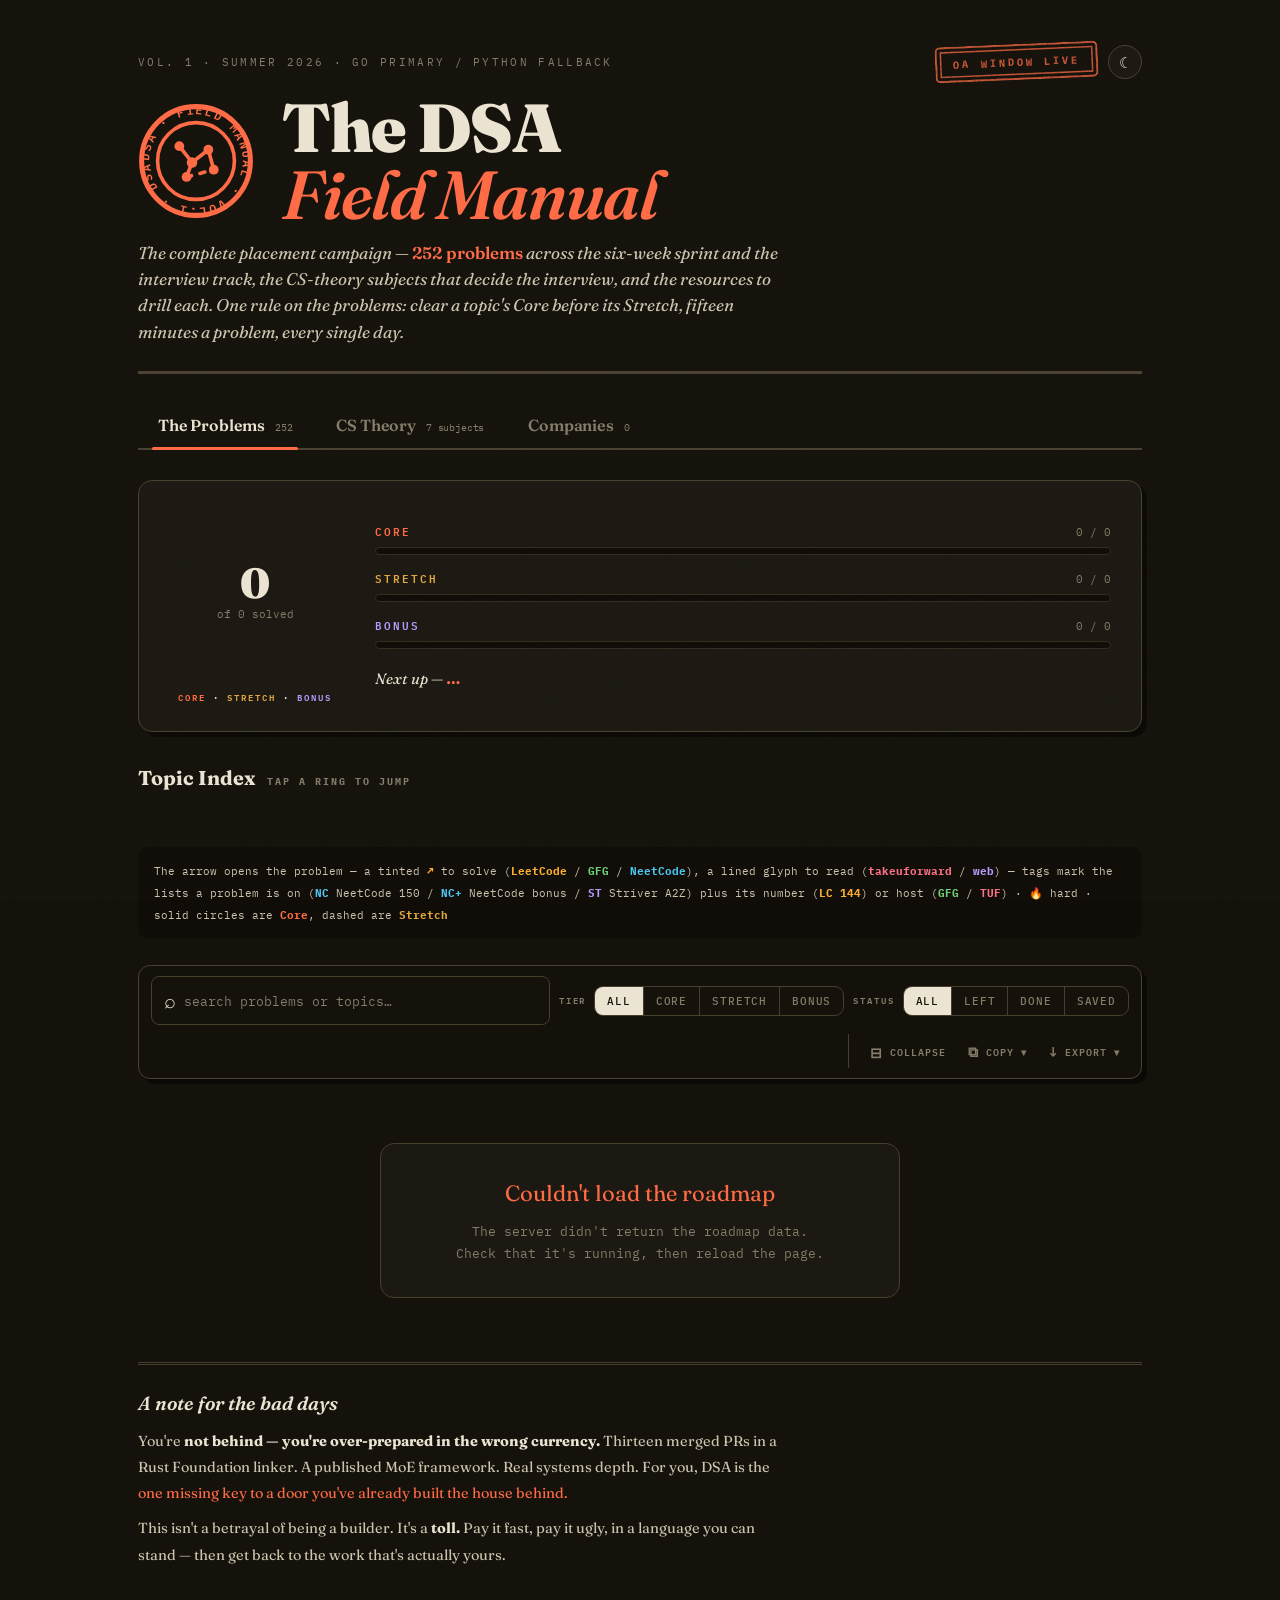
==== static/index.html @ 188d4ab9 "themes: default to dark + add high-contrast dark mode (3-way toggle) default theme is now dark (was " ====
<!DOCTYPE html>
<html lang="en">
<head>
<meta charset="UTF-8">
<meta name="viewport" content="width=device-width, initial-scale=1.0">
<title>The DSA Field Manual</title>
<link rel="icon" type="image/svg+xml" href="favicon.svg">
<link rel="preconnect" href="https://fonts.googleapis.com">
<link href="https://fonts.googleapis.com/css2?family=Fraunces:ital,opsz,wght@0,9..144,300;0,9..144,400;0,9..144,500;0,9..144,600;0,9..144,700;0,9..144,900;1,9..144,400;1,9..144,600&family=IBM+Plex+Mono:ital,wght@0,300;0,400;0,500;0,600;1,400&display=swap" rel="stylesheet">
<link rel="stylesheet" href="styles.css">
</head>
<body>
<div class="wrap">

<header class="masthead">
  <div class="kicker">
    <span>Vol. 1 · Summer 2026 · Go primary / Python fallback</span>
    <span style="display:inline-flex;align-items:center;gap:10px">
      <span class="stamp" id="tmStamp">T–… TO OA WINDOW</span>
      <button class="modebtn" id="modeBtn" title="cycle theme: dark · high-contrast · light" aria-label="cycle theme">☾</button>
    </span>
  </div>
  <div class="brandrow">
    <svg class="seal" viewBox="0 0 32 32" aria-hidden="true">
      <circle cx="16" cy="16" r="15" fill="none" stroke="currentColor" stroke-width="1.4"/>
      <circle cx="16" cy="16" r="10.6" fill="none" stroke="currentColor" stroke-width="1"/>
      <path id="sealring" d="M16 16 m -12.8 0 a 12.8 12.8 0 1 1 25.6 0 a 12.8 12.8 0 1 1 -25.6 0" fill="none"/>
      <text font-family="'IBM Plex Mono',monospace" font-weight="600" font-size="3.25" letter-spacing="0.55" fill="currentColor"><textPath href="#sealring" startOffset="0">DSA · FIELD MANUAL · VOL.1 · DSA · FIELD MANUAL · VOL.1 · </textPath></text>
      <g transform="translate(16 16) scale(0.5) translate(-16.2 -17.2)">
        <g fill="none" stroke="currentColor" stroke-width="2" stroke-linecap="round" stroke-linejoin="round">
          <path d="M7 9 L14 18 L11 26 M14 18 L23 11 L26 22"/>
          <path d="M11 26 L26 22" stroke-dasharray="2.8 4.8"/>
        </g>
        <g fill="currentColor"><circle cx="7" cy="9" r="2.7"/><circle cx="14" cy="18" r="2.9"/>
          <circle cx="11" cy="26" r="2.7"/><circle cx="23" cy="11" r="2.7"/><circle cx="26" cy="22" r="2.7"/></g>
      </g>
    </svg>
    <h1>The DSA<br><span class="it">Field Manual</span></h1>
  </div>
  <p class="dek">The complete placement campaign — <b id="dekCount">252 problems</b> across the six-week sprint and the interview track, the CS-theory subjects that decide the interview, and the resources to drill each. One rule on the problems: clear a topic's Core before its Stretch, fifteen minutes a problem, every single day.</p>
</header>

<nav class="tabs">
  <button class="tab on" data-view="probs">The Problems <span class="tcount" id="tabCount">252</span></button>
  <button class="tab" data-view="theory">CS Theory <span class="tcount">7 subjects</span></button>
  <button class="tab" data-view="companies">Companies <span class="tcount" id="cmpCount">0</span></button>
</nav>

<div class="view on" id="view-probs">
<section class="band">
  <div class="ringcol">
  <div class="bigring">
    <svg width="172" height="172" viewBox="0 0 172 172">
      <g id="ringSegs"></g>
    </svg>
    <div class="br-center">
      <div class="br-num" id="brNum">0</div>
      <div class="br-den" id="brDen">of 0 solved</div>
    </div>
  </div>
  <div class="br-legend"><span style="color:var(--verm)">CORE</span> · <span style="color:var(--amber)">STRETCH</span> · <span style="color:var(--web)">BONUS</span></div>
  </div>
  <div class="band-right">
    <div class="meters">
      <div class="meter m-core"><div class="m-top"><span class="m-name">Core</span><span class="m-val" id="mCore">0 / 0</span></div><div class="m-track"><div class="m-fill" id="fCore" style="width:0%"></div></div></div>
      <div class="meter m-stretch"><div class="m-top"><span class="m-name">Stretch</span><span class="m-val" id="mStr">0 / 0</span></div><div class="m-track"><div class="m-fill" id="fStr" style="width:0%"></div></div></div>
      <div class="meter m-bonus"><div class="m-top"><span class="m-name">Bonus</span><span class="m-val" id="mBon">0 / 0</span></div><div class="m-track"><div class="m-fill" id="fBon" style="width:0%"></div></div></div>
    </div>
    <div class="band-foot">
      <span class="tchip">Next up — <b id="nextUp">…</b></span>
      <span class="tchip" id="paceChip"></span>
      <span class="tchip" id="streakChip"></span>
    </div>
  </div>
</section>

<div class="idx-title">Topic Index <small>tap a ring to jump</small></div>
<nav class="idx" id="idx"></nav>

<div class="legend">
  The arrow opens the problem — a tinted <b style="color:var(--lc)">↗</b> to solve (<b style="color:var(--lc)">LeetCode</b> / <b style="color:var(--gfg)">GFG</b> / <b style="color:var(--ncs)">NeetCode</b>), a lined glyph to read (<b style="color:var(--tuf)">takeuforward</b> / <b style="color:var(--web)">web</b>) —
  tags mark the lists a problem is on (<b style="color:var(--ncs)">NC</b> NeetCode 150 / <b style="color:var(--ncs)">NC+</b> NeetCode bonus / <b style="color:var(--web)">ST</b> Striver A2Z) plus its number (<b style="color:var(--lc)">LC 144</b>) or host (<b style="color:var(--gfg)">GFG</b> / <b style="color:var(--tuf)">TUF</b>) · 🔥 hard · solid circles are <b style="color:var(--verm)">Core</b>, dashed are <b style="color:var(--amber)">Stretch</b>
</div>

<div class="toolbar">
  <div class="search">⌕<input id="q" type="text" placeholder="search problems or topics…"><button id="qClear" class="qclear" aria-label="clear search">✕</button></div>
  <div class="ctl"><span class="ctl-lab">Tier</span>
    <div class="seg" id="tierChips">
      <button class="chip on" data-tier="all">All</button>
      <button class="chip c-verm" data-tier="core">Core</button>
      <button class="chip c-amber" data-tier="stretch">Stretch</button>
      <button class="chip c-web" data-tier="bonus">Bonus</button>
    </div>
  </div>
  <div class="ctl"><span class="ctl-lab">Status</span>
    <div class="seg" id="statusChips">
      <button class="chip on" data-st="all">All</button>
      <button class="chip" data-st="todo">Left</button>
      <button class="chip" data-st="done">Done</button>
      <button class="chip" data-st="saved">Saved</button>
    </div>
  </div>
  <div class="acts">
    <button class="act" id="toggleAll" title="collapse / expand all chapters"><span class="ic">⊟</span> Collapse</button>
    <details class="menu" name="xpt"><summary class="act" title="copy as markdown"><span class="ic">⧉</span> Copy ▾</summary><div class="menu-pop">
      <button data-act="copy" data-scope="view">This view</button>
      <button data-act="copy" data-scope="all">Everything</button>
    </div></details>
    <details class="menu" name="xpt"><summary class="act" title="download as .md"><span class="ic">↓</span> Export ▾</summary><div class="menu-pop">
      <button data-act="export" data-scope="view">This view</button>
      <button data-act="export" data-scope="all">Everything</button>
    </div></details>
  </div>
</div>

<div id="chapters"></div>

<div class="footnote">
  <h3>A note for the bad days</h3>
  <p>You're <strong>not behind — you're over-prepared in the wrong currency.</strong> Thirteen merged PRs in a Rust Foundation linker. A published MoE framework. Real systems depth. For you, DSA is the <span class="v">one missing key to a door you've already built the house behind.</span></p>
  <p>This isn't a betrayal of being a builder. It's a <strong>toll.</strong> Pay it fast, pay it ugly, in a language you can stand — then get back to the work that's actually yours.</p>
</div>
</div><!-- /view-probs -->

<div class="view" id="view-theory">
  <p class="th-intro"><strong>DSA gets you past the OA. CS fundamentals get you through the interview.</strong> OAs are ~90% DSA plus a few MCQs; these subjects decide the <span class="v">technical rounds after</span>. So this is a <strong>second-phase priority</strong> — heavy from Jul 13 onward, not competing with the sprint now. The only fundamentals to touch before then are the OOP/LLD day already in Sprint 2.</p>
  <div class="th-callout"><b>Tiers:</b> &nbsp;<b style="color:var(--verm)">CORE</b> asked in almost every interview regardless of role — non-negotiable. &nbsp;·&nbsp; <b style="color:var(--lld)">ROLE</b> matters specifically for ML/AI or systems/AppSec — your differentiation. &nbsp;·&nbsp; <span style="color:var(--faint);font-weight:700">THIN</span> occasional MCQs — know headlines, don't go deep.</div>
  <div class="acts" style="margin:0 0 24px;border-left:none;padding-left:0">
    <details class="menu" name="xpt"><summary class="act" title="copy as markdown"><span class="ic">⧉</span> Copy ▾</summary><div class="menu-pop">
      <button data-act="copy" data-scope="view">This view</button>
      <button data-act="copy" data-scope="all">Everything</button>
    </div></details>
    <details class="menu" name="xpt"><summary class="act" title="download as .md"><span class="ic">↓</span> Export ▾</summary><div class="menu-pop">
      <button data-act="export" data-scope="view">This view</button>
      <button data-act="export" data-scope="all">Everything</button>
    </div></details>
  </div>
  <details class="subj" open>
  <summary>
    <span class="subj-rank">1</span>
    <div class="subj-mid"><div class="subj-name">OOP &amp; Design</div><div class="subj-tag">Highest frequency · lowest effort · asked everywhere</div></div>
    <span class="tierpill tp-core">CORE</span>
    <span class="subj-chev">&#9662;</span>
  </summary>
  <div class="subj-body"><div class="blk"><div class="blk-h core">Core — must own</div><ul><li>The four pillars — <b>encapsulation, abstraction, inheritance, polymorphism</b> — each with a real code example, not a textbook definition.</li><li><b>Composition vs inheritance</b>, and why "favor composition." <i>You live this in Go, which has no inheritance — a strong honest answer.</i></li><li><b>SOLID</b> — each principle with a one-line "what breaks if you violate it."</li><li>Abstract class vs interface; when to use each.</li><li>Static vs dynamic (runtime) polymorphism; overloading vs overriding.</li></ul></div><div class="blk"><div class="blk-h core">Core design patterns — the 6 that get asked</div><ul><li><b>Singleton</b> (and why it's often an anti-pattern — good senior signal).</li><li><b>Factory / Factory Method.</b></li><li><b>Observer.</b>  ·  <b>Strategy.</b>  ·  <b>Decorator.</b>  ·  <b>Adapter.</b></li></ul></div><div class="blk"><div class="blk-h role">Role — ML / systems</div><ul><li>How OOP maps to Go's composition + interfaces (defend Go's lack of inheritance — easy win).</li><li>Dependency injection in practice.</li></ul></div><div class="blk"><div class="blk-h thin">Thin</div><ul><li>Remaining GoF patterns — recognize the names, don't memorize.</li></ul></div><div class="blk movebox"><div class="blk-h move">Prep move</div><ul><li>Already a line item in DSA Sprint 2. One focused day. Resource: refactoring.guru for patterns.</li></ul></div><div class="blk"><div class="blk-h res">Resources — ★ = start here</div><div class="reslist"><a class="resitem primary" href="https://github.com/ashishps1/awesome-low-level-design" target="_blank" rel="noopener"><span class="r-top"><span class="r-star">★</span><span class="r-name">AlgoMaster LLD · ashishps1/awesome-low-level-design</span><span class="r-arrow">↗</span></span><span class="r-note">The single best free LLD/OOP repo — pillars, SOLID, patterns, UML, machine-coding problems with code</span></a><a class="resitem" href="https://refactoring.guru/design-patterns" target="_blank" rel="noopener"><span class="r-top"><span class="r-name">Refactoring.guru — Design Patterns</span><span class="r-arrow">↗</span></span><span class="r-note">The clearest pattern explanations anywhere; read the 6 core ones, skim the rest</span></a><a class="resitem" href="https://www.youtube.com/results?search_query=love+babbar+oops+one+shot" target="_blank" rel="noopener"><span class="r-top"><span class="r-name">Love Babbar OOP one-shot (YouTube)</span><span class="r-arrow">↗</span></span><span class="r-note">Single-video pillars refresher in Hindi/Hinglish; good for a fast pass</span></a><a class="resitem" href="https://github.com/kumaransg/LLD" target="_blank" rel="noopener"><span class="r-top"><span class="r-name">kumaransg/LLD — machine-coding problems</span><span class="r-arrow">↗</span></span><span class="r-note">Practice the 90-min machine-coding round (Flipkart/Navi style) if product startups are in your list</span></a></div></div></div>
</details><details class="subj">
  <summary>
    <span class="subj-rank">2</span>
    <div class="subj-mid"><div class="subj-name">DBMS</div><div class="subj-tag">Double-counts — OA MCQs/SQL + interview concepts · for ML this beats networking</div></div>
    <span class="tierpill tp-core">CORE</span>
    <span class="subj-chev">&#9662;</span>
  </summary>
  <div class="subj-body"><div class="blk"><div class="blk-h core">Core — must own</div><ul><li><b>Normalization</b> — 1NF→BCNF, and actually normalize a given table, not recite. The single most-asked DBMS topic. Trade-off: normalize for integrity, denormalize for read speed.</li><li><b>SQL fluency</b> — joins (inner/outer/self), GROUP BY + HAVING, subqueries, window functions, RANK/DENSE_RANK/ROW_NUMBER. <i>Drillable like DSA — practice on LeetCode SQL / HackerRank.</i></li><li><b>Indexing</b> — B-tree vs hash, clustered vs non-clustered, why an index speeds reads &amp; slows writes, when it's useless (low cardinality, leading-wildcard LIKE).</li><li><b>Transactions &amp; ACID</b> — each letter with a concrete failure it prevents.</li><li><b>Isolation levels</b> — read-uncommitted → serializable, and the anomalies each allows (dirty / non-repeatable / phantom reads).</li><li><b>Joins under the hood</b> — nested-loop vs hash vs merge join.</li><li><b>ER modeling</b> — entities, relationships, cardinality; word problem → schema.</li></ul></div><div class="blk"><div class="blk-h role">Role — ML track</div><ul><li>SQL vs NoSQL trade-offs; when document / columnar / key-value wins.</li><li>OLAP vs OLTP, warehouse vs lake (ML data pipelines).</li><li>CAP theorem — pick-two framing and why it's a simplification.</li></ul></div><div class="blk"><div class="blk-h thin">Thin</div><ul><li>Relational algebra notation; deep query-optimizer internals.</li></ul></div><div class="blk movebox"><div class="blk-h move">Prep move</div><ul><li>SQL = mini-DSA drill. Normalization + transactions + indexing = the conceptual core. ~3–4 focused days.</li></ul></div><div class="blk"><div class="blk-h res">Resources — ★ = start here</div><div class="reslist"><a class="resitem primary" href="https://www.youtube.com/results?search_query=love+babbar+dbms+one+shot+placement" target="_blank" rel="noopener"><span class="r-top"><span class="r-star">★</span><span class="r-name">Love Babbar — Complete DBMS one-shot (CodeHelp)</span><span class="r-arrow">↗</span></span><span class="r-note">Placement-tuned single video w/ notes — architecture → normalization → transactions → sharding</span></a><a class="resitem primary" href="https://leetcode.com/studyplan/top-sql-50/" target="_blank" rel="noopener"><span class="r-top"><span class="r-star">★</span><span class="r-name">LeetCode SQL 50 / Database study plan</span><span class="r-arrow">↗</span></span><span class="r-note">Drill SQL like DSA — joins, windows, aggregates; the OA-relevant half</span></a><a class="resitem" href="https://www.youtube.com/playlist?list=PLxCzCOWd7aiFAN6I8CuViBuCdJgiOkT2Y" target="_blank" rel="noopener"><span class="r-top"><span class="r-name">Gate Smashers — DBMS playlist</span><span class="r-arrow">↗</span></span><span class="r-note">Deepest free conceptual coverage; use for normalization + isolation levels + indexing</span></a><a class="resitem" href="https://www.hackerrank.com/domains/sql" target="_blank" rel="noopener"><span class="r-top"><span class="r-name">HackerRank SQL track</span><span class="r-arrow">↗</span></span><span class="r-note">Alternative SQL drilling ground with a gentle ramp</span></a></div></div></div>
</details><details class="subj">
  <summary>
    <span class="subj-rank">3</span>
    <div class="subj-mid"><div class="subj-name">Operating Systems</div><div class="subj-tag">Universal · ROLE-heavy for systems/AppSec · you have a Silberschatz base</div></div>
    <span class="tierpill tp-core">CORE</span>
    <span class="subj-chev">&#9662;</span>
  </summary>
  <div class="subj-body"><div class="blk"><div class="blk-h core">Core — must own</div><ul><li><b>Process vs thread</b> — address space, what's shared, context-switch cost. The most-asked OS question, period.</li><li><b>Concurrency &amp; synchronization</b> — race conditions, critical section, mutex vs semaphore, monitors. Spot a race in code.</li><li><b>Deadlock</b> — four Coffman conditions, prevention vs avoidance vs detection, Banker's algorithm conceptually.</li><li><b>CPU scheduling</b> — FCFS, SJF, Round Robin, priority, MLFQ; compute avg waiting/turnaround on a workload (common numeric).</li><li><b>Memory management</b> — paging, segmentation, virtual memory, page faults, TLB.</li><li><b>Page replacement</b> — FIFO, LRU, Optimal; Belady's anomaly. Often "how many page faults for this reference string?"</li><li><b>Classic problems</b> — producer-consumer, readers-writers, dining philosophers.</li></ul></div><div class="blk"><div class="blk-h role">Role — systems / AppSec</div><ul><li>System calls, user vs kernel mode, mode switch vs context switch.</li><li><b>Process memory layout</b> (stack/heap/data/text) — directly relevant to your security / CTF / exploitation work.</li><li>File systems — inodes, path resolution (your Linux depth helps).</li><li>fork / exec / wait, zombie &amp; orphan processes, copy-on-write.</li></ul></div><div class="blk"><div class="blk-h thin">Thin</div><ul><li>Disk scheduling (SCAN / C-SCAN) — names only; RAID levels.</li></ul></div><div class="blk movebox"><div class="blk-h move">Prep move</div><ul><li>You have a real base. Refresh scheduling + page-replacement numerics (free points), make concurrency explanations crisp. ~3 days.</li></ul></div><div class="blk"><div class="blk-h res">Resources — ★ = start here</div><div class="reslist"><a class="resitem primary" href="https://www.youtube.com/playlist?list=PLxCzCOWd7aiGz9donHRrE9I3Mwn6XdP8p" target="_blank" rel="noopener"><span class="r-top"><span class="r-star">★</span><span class="r-name">Gate Smashers — OS playlist</span><span class="r-arrow">↗</span></span><span class="r-note">Best free OS coverage for interviews; scheduling + deadlock + paging numerics are gold</span></a><a class="resitem" href="https://pages.cs.wisc.edu/~remzi/OSTEP/" target="_blank" rel="noopener"><span class="r-top"><span class="r-name">OSTEP — Operating Systems: Three Easy Pieces (free book)</span><span class="r-arrow">↗</span></span><span class="r-note">The best OS book, free online; you have Silberschatz base, dip here for depth on concurrency/VM</span></a><a class="resitem" href="https://www.youtube.com/results?search_query=love+babbar+operating+system+one+shot" target="_blank" rel="noopener"><span class="r-top"><span class="r-name">Love Babbar OS one-shot</span><span class="r-arrow">↗</span></span><span class="r-note">Fast pre-interview revision pass</span></a></div></div></div>
</details><details class="subj" open>
  <summary>
    <span class="subj-rank">4</span>
    <div class="subj-mid"><div class="subj-name">System Design &amp; ML System Design</div><div class="subj-tag">The real differentiator for your primary track — where most candidates are weak</div></div>
    <span class="tierpill tp-role">ROLE</span>
    <span class="subj-chev">&#9662;</span>
  </summary>
  <div class="subj-body"><div class="blk"><div class="blk-h core">Core vocabulary — everyone needs</div><ul><li>Scalability (vertical vs horizontal), load balancing, <b>caching</b> (where, eviction, invalidation).</li><li>DB sharding &amp; replication, read replicas, leader-follower.</li><li>CAP theorem &amp; consistency models (strong vs eventual).</li><li>Message queues / pub-sub, async decoupling.</li><li>API design — REST, idempotency, rate limiting.</li><li>Back-of-envelope estimation (QPS, storage, bandwidth).</li><li>Warm-ups: design a URL shortener, rate limiter, pastebin.</li></ul></div><div class="blk"><div class="blk-h role">ML System Design — your edge, prioritize</div><ul><li>The flow interviewers want: <b>clarify → frame as ML → data → features → model → training → evaluation → serving → monitoring.</b></li><li>Framing a business problem as an ML problem (heavily tested).</li><li>Data collection, labeling, train/val/test splits, leakage.</li><li>Feature engineering &amp; feature stores.</li><li>Offline vs online metrics; how you'd measure success.</li><li>Serving — batch vs real-time inference, latency/cost/accuracy trade-offs.</li><li><b>Production realities</b> — concept drift, monitoring, feedback loops, retraining, A/B tests. <i>Your DL_MoE parameter-efficiency work is a genuine asset here.</i></li><li>Practice prompts: recommendation system, feed ranking, fraud detection, search ranking, ETA.</li></ul></div><div class="blk movebox"><div class="blk-h move">Prep move</div><ul><li>This is a talking skill — practice out loud with a framework (RESHADED for general; clarify→frame→data→model→serve→monitor for ML). Watch 3–4 worked ML-design videos, then mock. Late-stage, high leverage.</li></ul></div><div class="blk"><div class="blk-h res">Resources — ★ = start here</div><div class="reslist"><a class="resitem primary" href="https://github.com/donnemartin/system-design-primer" target="_blank" rel="noopener"><span class="r-top"><span class="r-star">★</span><span class="r-name">donnemartin/system-design-primer</span><span class="r-arrow">↗</span></span><span class="r-note">THE canonical free system-design resource — scalability, CAP, building blocks, worked problems, Anki cards</span></a><a class="resitem primary" href="https://github.com/chiphuyen/machine-learning-systems-design" target="_blank" rel="noopener"><span class="r-top"><span class="r-star">★</span><span class="r-name">chiphuyen/machine-learning-systems-design</span><span class="r-arrow">↗</span></span><span class="r-note">Chip Huyen's free ML-design guide — data/training/deployment/monitoring; fills the gap classic primers miss</span></a><a class="resitem primary" href="https://www.oreilly.com/library/view/designing-machine-learning/9781098107956/" target="_blank" rel="noopener"><span class="r-top"><span class="r-star">★</span><span class="r-name">Designing ML Systems — Chip Huyen (book)</span><span class="r-arrow">↗</span></span><span class="r-note">If you read one ML-eng book, this. Production ML end-to-end — your primary-track bible</span></a><a class="resitem" href="https://bytebytego.com/" target="_blank" rel="noopener"><span class="r-top"><span class="r-name">ByteByteGo / Alex Xu — System Design Interview Vol 1 &amp; 2</span><span class="r-arrow">↗</span></span><span class="r-note">The standard SD interview books; Vol 2 has ML-flavored designs</span></a><a class="resitem" href="https://github.com/khangich/machine-learning-interview" target="_blank" rel="noopener"><span class="r-top"><span class="r-name">khangich/machine-learning-interview (MVP study plan)</span><span class="r-arrow">↗</span></span><span class="r-note">"What actually shows up" ML-interview roadmap — case studies + fundamentals + real stories</span></a></div></div></div>
</details><details class="subj">
  <summary>
    <span class="subj-rank">5</span>
    <div class="subj-mid"><div class="subj-name">Computer Networks</div><div class="subj-tag">A few near-guaranteed Qs · goes DEEP for AppSec</div></div>
    <span class="tierpill tp-core">CORE-lite</span>
    <span class="subj-chev">&#9662;</span>
  </summary>
  <div class="subj-body"><div class="blk"><div class="blk-h core">Core — the near-guaranteed ones</div><ul><li><b>OSI vs TCP/IP</b> — layers and what each does. Low effort, frequent.</li><li><b>"What happens when you type a URL and press enter?"</b> — the most famous systems/networking question. DNS → TCP handshake → TLS → HTTP → response → render. Know it cold; it touches everything.</li><li><b>TCP vs UDP</b> — guarantees, when each, the 3-way handshake.</li><li><b>HTTP/HTTPS</b> — methods, status codes, statelessness, how TLS works at a high level.</li><li><b>DNS</b> — resolution flow, record types. IP addressing, subnetting basics, NAT.</li></ul></div><div class="blk"><div class="blk-h role">Role — AppSec (gets deep)</div><ul><li>TLS handshake in detail, certificates, PKI.</li><li><b>Web attacks &amp; defenses</b> — XSS, CSRF, SQLi, SSRF (overlaps your PortSwigger / THM work directly).</li><li>Same-origin policy, CORS, cookies/sessions, JWT.</li><li>Security headers (CSP, HSTS); firewalls, ports, proxy/load-balancer placement.</li></ul></div><div class="blk"><div class="blk-h thin">Thin (for your roles)</div><ul><li>Routing algorithms (distance-vector vs link-state), congestion-control math, ARP details.</li></ul></div><div class="blk movebox"><div class="blk-h move">Prep move</div><ul><li>Nail the URL→render walk + OSI/TCP-UDP/HTTP (~2 days). Your AppSec study doubles as networking interview prep.</li></ul></div><div class="blk"><div class="blk-h res">Resources — ★ = start here</div><div class="reslist"><a class="resitem primary" href="https://www.youtube.com/playlist?list=PLxCzCOWd7aiGFBD2-2joCpWOLUrDLvVV_" target="_blank" rel="noopener"><span class="r-top"><span class="r-star">★</span><span class="r-name">Gate Smashers — CN playlist</span><span class="r-arrow">↗</span></span><span class="r-note">Best free CN coverage; nail OSI/TCP-UDP/HTTP and the URL→render walk</span></a><a class="resitem primary" href="https://github.com/alex/what-happens-when" target="_blank" rel="noopener"><span class="r-top"><span class="r-star">★</span><span class="r-name">"What happens when you type google.com" (alex/what-happens-when)</span><span class="r-arrow">↗</span></span><span class="r-note">The famous deep-dive repo for the most-asked networking question — read it once, fully</span></a><a class="resitem" href="https://gaia.cs.umass.edu/kurose_ross/index.php" target="_blank" rel="noopener"><span class="r-top"><span class="r-name">Kurose &amp; Ross — Computer Networking: Top-Down (book)</span><span class="r-arrow">↗</span></span><span class="r-note">The standard text; reference only the layers you're shaky on</span></a></div></div></div>
</details><details class="subj">
  <summary>
    <span class="subj-rank">6</span>
    <div class="subj-mid"><div class="subj-name">Computer Architecture</div><div class="subj-tag">Low-frequency for your roles · your systems background already covers the useful intuition</div></div>
    <span class="tierpill tp-thin">THIN</span>
    <span class="subj-chev">&#9662;</span>
  </summary>
  <div class="subj-body"><div class="blk"><div class="blk-h core">Know the headlines</div><ul><li>Cache hierarchy (L1/L2/L3), hit/miss, locality of reference, why caching exists (connects to your DSA constant-factor awareness).</li><li>Pipelining and hazards (conceptual).</li><li>How a cache miss / page fault cascades (ties to OS).</li><li>Endianness (occasional MCQ).</li></ul></div><div class="blk"><div class="blk-h thin">Genuinely skip (unless hardware roles)</div><ul><li>Detailed pipeline stages, branch-prediction internals, cache-associativity math, instruction encoding.</li></ul></div><div class="blk movebox"><div class="blk-h move">Note</div><ul><li>Your Rust/linker/systems background already absorbed the useful arch intuition (memory layout, caching, alignment). No dedicated time needed.</li></ul></div><div class="blk"><div class="blk-h res">Resources — ★ = start here</div><div class="reslist"><a class="resitem primary" href="https://www.youtube.com/playlist?list=PLxCzCOWd7aiHMonh3G6QNKq53C6oNXGrX" target="_blank" rel="noopener"><span class="r-top"><span class="r-star">★</span><span class="r-name">Gate Smashers — COA playlist</span><span class="r-arrow">↗</span></span><span class="r-note">Only if an MCQ gap appears — cache hierarchy, pipelining headlines. Don't over-invest</span></a></div></div></div>
</details><details class="subj">
  <summary>
    <span class="subj-rank">7</span>
    <div class="subj-mid"><div class="subj-name">Compilers &amp; Theory of Computation</div><div class="subj-tag">Rarely asked in interviews — but your hidden conversational edge</div></div>
    <span class="tierpill tp-thin">THIN</span>
    <span class="subj-chev">&#9662;</span>
  </summary>
  <div class="subj-body"><div class="blk"><div class="blk-h role">Strategic — not a study list</div><ul><li>You have real compiler/linker depth (Wild Linker, Boa JS engine). That's a <b>differentiator in conversation</b>, not a cram topic. It signals rare systems maturity — use it in "tell me about a project" and "what interests you," especially for systems / research-flavored teams.</li></ul></div><div class="blk"><div class="blk-h thin">If a question does come (rare)</div><ul><li>Regex ↔ finite automata; compilation phases (lex→parse→semantic→IR→optimize→codegen); what a linker does — you can answer this better than the interviewer.</li></ul></div><div class="blk movebox"><div class="blk-h move">Prep move</div><ul><li>Don't study TOC for interviews. Do be ready to talk about what you've actually built.</li></ul></div><div class="blk"><div class="blk-h res">Resources — ★ = start here</div><div class="reslist"><a class="resitem primary" href="https://craftinginterpreters.com/" target="_blank" rel="noopener"><span class="r-top"><span class="r-star">★</span><span class="r-name">Crafting Interpreters (free online book)</span><span class="r-arrow">↗</span></span><span class="r-note">Not interview prep — but the best compilers book, and it doubles your real edge. Read for love, talk about it in interviews</span></a></div></div></div>
</details>
  <div class="seqbox">
    <h4>Sequencing — post-OA window (Jul 13 →), by ROI</h4>
    <div class="seq">
      <div class="seq-step"><span class="seq-n">1</span><div><b>OOP + Design</b> — 1–2 days, fastest points. <span>(already partly in Sprint 2)</span></div></div>
      <div class="seq-step"><span class="seq-n">2</span><div><b>DBMS</b> — 3–4 days. <span>SQL drillable; normalization / transactions / indexing conceptual.</span></div></div>
      <div class="seq-step"><span class="seq-n">3</span><div><b>OS refresh</b> — 2–3 days. <span>You have the base; refresh numerics + concurrency.</span></div></div>
      <div class="seq-step"><span class="seq-n">4</span><div><b>CN essentials</b> — 2 days. <span>URL-walk, OSI, TCP/UDP, HTTP.</span></div></div>
      <div class="seq-step"><span class="seq-n">5</span><div><b>ML System Design</b> — ongoing, out loud. <span>Highest differentiation for your primary track.</span></div></div>
      <div class="seq-step"><span class="seq-n">6</span><div><b>Arch / Compilers</b> — no dedicated time. <span>Lean on existing systems background.</span></div></div>
    </div>
    <div class="prio">
      <b>Priority math by track.</b><br>
      ML/AI primary: <code>DBMS &#8776; OOP &gt; ML-System-Design &gt; OS &gt; CN &gt; Arch &gt; Compilers</code><br>
      Systems/AppSec secondary: <code>OS &gt; CN &gt; OOP &gt; DBMS &gt; Arch &gt; System-Design</code><br>
      Prep the union; spend marginal hours by which track a given company hires for.<br><br>
      <b>One framing:</b> these are <i>breadth</i> checks, not depth marathons. A crisp 90-second explanation with a real example beats a 10-minute recital. Prepare to <b>talk</b>, not to <b>list</b>.
    </div>
  </div>
</div>

<div class="view" id="view-companies">
  <p class="th-intro">Companies you're targeting — OA format, rounds, and notes. Saved to the server.</p>
  <table class="cmp-table">
    <thead><tr><th>Company</th><th>OA format</th><th>Rounds</th><th>Notes</th><th></th></tr></thead>
    <tbody id="cmpRows"></tbody>
  </table>
  <div class="cmp-add">
    <input id="cName" placeholder="Company">
    <input id="cOA" placeholder="OA format">
    <input id="cRounds" placeholder="Rounds">
    <input id="cNotes" placeholder="Notes">
    <button class="act" id="cAdd">+ Add</button>
  </div>
</div>
</div>

<script src="app.js"></script>
</body>
</html>
---- static/styles.css ----
:root{
  --paper:#f6f1e6; --paper2:#efe8d8; --card:#fbf8f0; --ink:#191611; --ink2:#3d382e; --faint:#8a8273; --hair:#ddd3bd; --hair2:#cabfa4;
  --verm:#d8401f; --verm-soft:#f6ddd4; --green:#1f7a48; --green-soft:#dcebe0; --amber:#b97b14; --amber-soft:#f3e6cc;
  --lc:#a96a00; --gfg:#2e7d32; --ncs:#0e7490; --tuf:#be123c; --web:#6d28d9; --lld:#1d4ed8; --py:#92400e;
  --rule:#191611; --glass:rgba(251,248,240,.92); --floatsh:rgba(25,22,17,.7); --nfloatsh:rgba(25,22,17,.13);
  --serif:'Fraunces',serif; --mono:'IBM Plex Mono',monospace;
  --tb-scale:1.2;   /* one knob: scales all toolbar glyphs (search/clear/act buttons) together */
}
html[data-theme="dark"]{
  --paper:#15120c; --paper2:#100d08; --card:#1c1812; --ink:#ece4d2; --ink2:#cdc4ae; --faint:#857c69; --hair:#332c1f; --hair2:#473e2c;
  --verm:#ff6b45; --verm-soft:#3a2018; --green:#4cbd80; --green-soft:#16301f; --amber:#e2a83e; --amber-soft:#332817;
  --lc:#ffb02e; --gfg:#6fcf73; --ncs:#4cc5f0; --tuf:#fb7185; --web:#b79bfc; --lld:#8db0ff; --py:#dca35e;
  --rule:#4a4131; --glass:rgba(21,18,12,.92); --floatsh:rgba(0,0,0,.7); --nfloatsh:rgba(0,0,0,.26);
}
/* high-contrast dark: deeper bg + brighter text/lines; warm accents (orange/gold/purple) held, cool ones nudged up */
html[data-theme="dark-hc"]{
  --paper:#0a0806; --paper2:#050403; --card:#12100a; --ink:#fbf4e3; --ink2:#e0d6bf; --faint:#988d76; --hair:#3d3526; --hair2:#564a34;
  --verm:#ff6b45; --verm-soft:#3f2118; --green:#5bd091; --green-soft:#16301f; --amber:#e8ad42; --amber-soft:#332817;
  --lc:#ffb02e; --gfg:#79d97d; --ncs:#5fd0f7; --tuf:#ff8094; --web:#bea4ff; --lld:#9cbcff; --py:#e0a862;
  --rule:#5a4f38; --glass:rgba(10,8,6,.92); --floatsh:rgba(0,0,0,.8); --nfloatsh:rgba(0,0,0,.32);
}
html[data-theme^="dark"] body::before{opacity:.3;
  background-image:url("data:image/svg+xml,%3Csvg xmlns='http://www.w3.org/2000/svg' width='140' height='140'%3E%3Cfilter id='n'%3E%3CfeTurbulence type='fractalNoise' baseFrequency='.9' numOctaves='2'/%3E%3C/filter%3E%3Crect width='140' height='140' filter='url(%23n)' opacity='.07' fill='white'/%3E%3C/svg%3E")}
html[data-theme^="dark"] ::selection{background:var(--verm);color:#15120c}
html[data-theme^="dark"] .band,html[data-theme^="dark"] .toolbar{box-shadow:5px 5px 0 rgba(0,0,0,.45)}
html[data-theme^="dark"] .tcard:hover{box-shadow:3px 3px 0 rgba(0,0,0,.45)}
html[data-theme^="dark"] .lk:hover{box-shadow:2px 2px 0 rgba(0,0,0,.45)}
html[data-theme^="dark"] .ch-num{color:var(--paper);-webkit-text-stroke:1.5px var(--ink2)}
.theme-anim,.theme-anim *{transition:background-color .25s ease,border-color .25s ease,color .25s ease,box-shadow .25s ease}
/* ── view tabs ── */
.tabs{display:flex;gap:4px;border-bottom:2px solid var(--rule);margin-bottom:30px;animation:fade .7s .05s ease both}
.tab{font-family:var(--serif);font-weight:600;font-size:16px;letter-spacing:-.01em;padding:11px 20px 13px;
  background:none;border:none;color:var(--faint);cursor:pointer;position:relative;transition:.15s;border-radius:8px 8px 0 0}
.tab:hover{color:var(--ink);background:var(--card)}
.tab.on{color:var(--ink)}
.tab.on::after{content:'';position:absolute;left:14px;right:14px;bottom:-2px;height:3px;background:var(--verm);border-radius:2px}
.tab .tcount{font-family:var(--mono);font-size:10px;color:var(--faint);margin-left:7px;font-weight:400}
.view{display:none}
.view.on{display:block;animation:fade .5s ease both}

/* ── theory section ── */
.th-intro{font-family:var(--serif);font-size:16px;line-height:1.7;color:var(--ink2);margin-bottom:8px}
.th-intro strong{color:var(--ink)} .th-intro .v{color:var(--verm)}
.th-callout{border-left:3px solid var(--verm);background:var(--verm-soft);padding:13px 18px;border-radius:0 8px 8px 0;
  margin:20px 0 30px;font-size:13px;line-height:1.65}
.th-callout b{color:var(--verm)}
.subj{border:1.5px solid var(--rule);border-radius:13px;background:var(--card);margin-bottom:16px;overflow:hidden;box-shadow:4px 4px 0 var(--hair2);animation:fade .55s ease both}
.subj summary{list-style:none;cursor:pointer;user-select:none;display:flex;align-items:center;gap:15px;padding:17px 20px;flex-wrap:wrap}
.subj summary::-webkit-details-marker{display:none}
.subj-rank{font-family:var(--serif);font-weight:900;font-size:30px;color:var(--paper);-webkit-text-stroke:1.4px var(--ink2);min-width:38px;flex-shrink:0}
.subj-mid{flex:1;min-width:160px}
.subj-name{font-family:var(--serif);font-weight:700;font-size:21px;letter-spacing:-.01em}
.subj-tag{font-size:9.5px;letter-spacing:.16em;text-transform:uppercase;color:var(--faint);margin-top:3px}
.tierpill{display:inline-block;font-size:8.5px;font-weight:700;letter-spacing:.12em;padding:3px 9px;border-radius:999px;text-transform:uppercase;flex-shrink:0}
.tp-core{background:var(--verm);color:#fff} .tp-role{background:var(--lld);color:#fff} .tp-thin{background:var(--hair2);color:var(--ink2)}
.subj-chev{font-size:13px;color:var(--faint);transition:transform .25s;flex-shrink:0}
details[open] .subj-chev{transform:rotate(180deg)}
.subj-body{border-top:1px solid var(--rule);padding:6px 22px 20px}
.blk{margin-top:18px}
.blk-h{font-family:var(--mono);font-size:10px;font-weight:700;letter-spacing:.18em;text-transform:uppercase;margin-bottom:9px;display:flex;align-items:center;gap:8px}
.blk-h.core{color:var(--verm)} .blk-h.role{color:var(--lld)} .blk-h.thin{color:var(--faint)} .blk-h.move{color:var(--green)}
.blk ul{list-style:none;display:flex;flex-direction:column;gap:7px}
.blk li{font-size:13px;line-height:1.55;padding-left:18px;position:relative;color:var(--ink)}
.blk li::before{content:'▸';position:absolute;left:0;color:var(--hair2)}
.blk li b{font-weight:600;color:var(--ink)}
.blk li i{font-style:italic;font-family:var(--serif);color:var(--ink2)}
.blk.movebox{background:var(--green-soft);border-radius:9px;padding:13px 16px}
.blk.movebox li::before{color:var(--green)}
/* resources */
.blk-h.res{color:var(--web)}
.reslist{display:flex;flex-direction:column;gap:8px}
.resitem{display:block;text-decoration:none;border:1px solid var(--hair2);border-radius:9px;padding:10px 13px;transition:.15s;background:var(--paper)}
.resitem:hover{border-color:var(--web);transform:translateX(2px);box-shadow:2px 2px 0 var(--hair2)}
.resitem.primary{border-color:var(--web);background:rgba(109,40,217,.05)}
.resitem .r-top{display:flex;align-items:baseline;gap:8px;flex-wrap:wrap}
.resitem .r-name{font-weight:600;font-size:12.5px;color:var(--ink)}
.resitem.primary .r-name{color:var(--web)}
.resitem .r-star{color:var(--web);font-size:11px;flex-shrink:0}
.resitem .r-arrow{margin-left:auto;color:var(--faint);font-size:11px;flex-shrink:0}
.resitem .r-note{font-size:11px;color:var(--ink2);font-style:italic;font-family:var(--serif);margin-top:3px;line-height:1.45}
.seqbox{border:1.5px dashed var(--hair2);border-radius:12px;padding:20px 22px;margin-top:8px}
.seqbox h4{font-family:var(--serif);font-weight:700;font-size:18px;margin-bottom:12px}
.seq{display:flex;flex-direction:column;gap:9px}
.seq-step{display:flex;gap:13px;align-items:baseline;font-size:13px;line-height:1.5}
.seq-n{font-family:var(--serif);font-weight:900;font-size:17px;color:var(--verm);min-width:26px;flex-shrink:0}
.seq-step b{font-weight:600}
.seq-step span{color:var(--faint);font-size:11px}
.prio{font-size:12.5px;line-height:1.9;background:var(--paper2);border-radius:10px;padding:14px 18px;margin-top:16px}
.prio code{background:var(--card);border:1px solid var(--hair2);padding:2px 7px;border-radius:5px;font-size:11px}
.modebtn{width:34px;height:34px;border-radius:50%;border:1.5px solid var(--rule);background:var(--card);color:var(--ink);
  cursor:pointer;font-size:15px;line-height:1;display:inline-flex;align-items:center;justify-content:center;
  transition:.18s;flex-shrink:0}
.modebtn:hover{transform:rotate(15deg) scale(1.08);background:var(--ink);color:var(--paper)}
*,*::before,*::after{box-sizing:border-box;margin:0;padding:0}
html{scroll-behavior:smooth}
body{background:var(--paper);color:var(--ink);font-family:var(--mono);font-size:13.5px;line-height:1.55}
body::before{content:'';position:fixed;inset:0;pointer-events:none;z-index:999;opacity:.5;
  background-image:url("data:image/svg+xml,%3Csvg xmlns='http://www.w3.org/2000/svg' width='140' height='140'%3E%3Cfilter id='n'%3E%3CfeTurbulence type='fractalNoise' baseFrequency='.9' numOctaves='2'/%3E%3C/filter%3E%3Crect width='140' height='140' filter='url(%23n)' opacity='.05'/%3E%3C/svg%3E")}
::selection{background:var(--verm);color:var(--paper)}
a{color:inherit}
.wrap{max-width:1060px;margin:0 auto;padding:44px 28px 140px}

/* ───────── masthead ───────── */
.masthead{border-bottom:3px solid var(--rule);padding-bottom:26px;margin-bottom:30px;animation:fade .7s ease both}
.kicker{display:flex;justify-content:space-between;align-items:center;font-size:10.5px;letter-spacing:.22em;
  text-transform:uppercase;color:var(--faint);margin-bottom:14px}
.kicker .stamp{border:2px solid var(--verm);color:var(--verm);padding:8px 16px;border-radius:5px;
  font-weight:700;letter-spacing:.2em;transform:rotate(-2.5deg);
  box-shadow:inset 0 0 0 3px var(--paper),inset 0 0 0 4.5px var(--verm);opacity:.94;
  -webkit-mask-image:url("data:image/svg+xml,%3Csvg xmlns='http://www.w3.org/2000/svg' width='220' height='70'%3E%3Cfilter id='r'%3E%3CfeTurbulence type='fractalNoise' baseFrequency='.35' numOctaves='3'/%3E%3CfeColorMatrix values='0 0 0 0 1 0 0 0 0 1 0 0 0 0 1 0 0 0 .55 .5'/%3E%3C/filter%3E%3Crect width='220' height='70' filter='url(%23r)'/%3E%3C/svg%3E");
  mask-image:url("data:image/svg+xml,%3Csvg xmlns='http://www.w3.org/2000/svg' width='220' height='70'%3E%3Cfilter id='r'%3E%3CfeTurbulence type='fractalNoise' baseFrequency='.35' numOctaves='3'/%3E%3CfeColorMatrix values='0 0 0 0 1 0 0 0 0 1 0 0 0 0 1 0 0 0 .55 .5'/%3E%3C/filter%3E%3Crect width='220' height='70' filter='url(%23r)'/%3E%3C/svg%3E");
  -webkit-mask-size:cover;mask-size:cover}
.brandrow{display:flex;align-items:center;gap:clamp(14px,3vw,28px)}
.seal{width:clamp(66px,12vw,116px);height:auto;color:var(--verm);flex-shrink:0}
h1{font-family:var(--serif);font-weight:900;font-size:clamp(40px,7vw,68px);line-height:.98;letter-spacing:-.02em}
h1 .it{font-style:italic;font-weight:600;color:var(--verm)}
.dek{font-family:var(--serif);font-style:italic;font-size:17px;color:var(--ink2);margin-top:12px;max-width:640px;font-weight:400}
.dek b{font-style:normal;font-weight:600;color:var(--verm)}

/* ───────── dashboard band ───────── */
.band{display:grid;grid-template-columns:auto 1fr;gap:34px;align-items:center;background:var(--card);
  border:1.5px solid var(--rule);border-radius:14px;padding:26px 30px;margin-bottom:30px;
  box-shadow:5px 5px 0 var(--hair2);animation:fade .7s .08s ease both}
.bigring{position:relative;width:172px;height:172px;flex-shrink:0}
.bigring svg{transform:rotate(-90deg)}
.ringseg{fill:none;stroke-width:8;stroke-linecap:round}
.ringseg.track{opacity:.16}
.ringseg.fill{transition:stroke-dasharray .9s cubic-bezier(.22,1,.36,1)}
.br-center{position:absolute;inset:0;display:flex;flex-direction:column;align-items:center;justify-content:center}
.br-num{font-family:var(--serif);font-weight:900;font-size:42px;line-height:1;color:var(--ink)}
.br-den{font-size:11px;color:var(--faint);margin-top:2px}
.ringcol{display:flex;flex-direction:column;align-items:center;gap:12px}
.br-legend{font-size:9px;letter-spacing:.22em;font-weight:600}
.band-right{min-width:0}
.meters{display:flex;flex-direction:column;gap:14px;margin-bottom:18px}
.meter .m-top{display:flex;justify-content:space-between;align-items:baseline;font-size:11px;margin-bottom:6px}
.meter .m-name{letter-spacing:.18em;text-transform:uppercase;font-weight:600}
.meter .m-val{color:var(--faint)}
.meter .m-track{height:8px;background:var(--paper2);border-radius:99px;overflow:hidden;border:1px solid var(--hair)}
.meter .m-fill{height:100%;border-radius:99px;transition:width .9s cubic-bezier(.22,1,.36,1)}
.m-core .m-name{color:var(--verm)} .m-core .m-fill{background:var(--verm)}
.m-stretch .m-name{color:var(--amber)} .m-stretch .m-fill{background:var(--amber)}
.m-bonus .m-name{color:var(--web)} .m-bonus .m-fill{background:var(--web)}
.band-foot{display:flex;gap:22px;flex-wrap:wrap;align-items:center;font-size:11px;color:var(--faint)}
.band-foot .nextup b{color:var(--ink);font-weight:600}
.tchip{font-family:var(--serif);font-style:italic;font-size:15px;color:var(--ink)}
.tchip b{color:var(--verm);font-style:normal;font-weight:700}

/* ───────── topic index (TUF-style rings) ───────── */
.idx-title{font-family:var(--serif);font-weight:700;font-size:20px;margin:6px 0 14px;display:flex;align-items:baseline;gap:12px}
.idx-title small{font-family:var(--mono);font-size:10px;letter-spacing:.2em;color:var(--faint);text-transform:uppercase}
.idx{display:grid;grid-template-columns:repeat(auto-fill,minmax(150px,1fr));gap:10px;margin-bottom:40px;animation:fade .7s .14s ease both}
.tcard{display:flex;align-items:center;gap:11px;background:var(--card);border:1px solid var(--hair2);border-radius:10px;
  padding:10px 12px;text-decoration:none;transition:.18s;cursor:pointer}
.tcard:hover{border-color:var(--ink);transform:translateY(-2px);box-shadow:3px 3px 0 var(--hair2)}
.tring{position:relative;width:42px;height:42px;flex-shrink:0}
.tring svg{transform:rotate(-90deg)}
.tr-track{fill:none;stroke:var(--paper2);stroke-width:4.5}
.tr-arc{fill:none;stroke:var(--amber);stroke-width:4.5;stroke-linecap:round;transition:stroke-dashoffset .7s ease,stroke .4s ease}
.tr-pct{position:absolute;inset:0;display:flex;align-items:center;justify-content:center;font-size:9.5px;font-weight:600;color:var(--ink2)}
.tc-name{font-size:11px;font-weight:500;color:var(--ink);line-height:1.3}
.tc-count{font-size:9.5px;color:var(--faint);margin-top:2px}

/* ───────── toolbar ───────── */
.toolbar{position:sticky;top:14px;z-index:60;display:flex;gap:9px;align-items:center;flex-wrap:wrap;
  background:var(--glass);backdrop-filter:blur(10px);border:1.5px solid var(--rule);border-radius:12px;
  padding:10px 12px;margin-bottom:34px;box-shadow:4px 4px 0 var(--hair2);animation:fade .7s .2s ease both}
.search{flex:1;min-width:170px;display:flex;align-items:center;gap:8px;font-size:calc(17px*var(--tb-scale));background:var(--paper);
  border:1px solid var(--hair2);border-radius:8px;padding:8px 12px}
.search input{background:none;border:none;outline:none;font-family:var(--mono);font-size:12.5px;color:var(--ink);width:100%}
.search input::placeholder{color:var(--faint)}
.qclear{display:inline-flex;align-items:center;justify-content:center;flex-shrink:0;border:none;background:none;color:var(--faint);cursor:pointer;font-size:calc(15px*var(--tb-scale));padding:2px;transition:color .15s}
.qclear:hover{color:var(--verm)}
#q:placeholder-shown ~ .qclear{display:none}   /* show only when there's a query */
.ctl{display:flex;align-items:center;gap:8px}
.ctl-lab{font-size:8.5px;letter-spacing:.22em;text-transform:uppercase;color:var(--faint);font-weight:600}
.seg{display:inline-flex;border:1.5px solid var(--hair2);border-radius:9px;overflow:hidden;background:var(--paper)}
.chip{font-family:var(--mono);font-size:10.5px;letter-spacing:.08em;text-transform:uppercase;padding:7px 12px;
  border:none;background:transparent;color:var(--faint);cursor:pointer;transition:.15s;font-weight:500}
.chip+.chip{border-left:1px solid var(--hair2)}
.chip:hover{color:var(--ink);background:var(--paper2)}
.chip.on{background:var(--ink);color:var(--paper)}
.chip.on.c-verm{background:var(--verm);color:#fff}
.chip.on.c-amber{background:var(--amber);color:#fff}
.chip.on.c-web{background:var(--web);color:#fff}
.acts{margin-left:auto;display:flex;align-items:center;gap:4px;padding-left:12px;border-left:1.5px solid var(--hair2)}
.act{font-family:var(--mono);font-size:10px;letter-spacing:.1em;text-transform:uppercase;font-weight:600;
  background:none;border:none;color:var(--faint);cursor:pointer;padding:8px 9px;border-radius:7px;transition:.15s;white-space:nowrap}
.act:hover{color:var(--ink);background:var(--paper2)}
.act .ic{font-size:calc(12px*var(--tb-scale));display:inline-block;vertical-align:-.12em;line-height:1}   /* scale only the glyph, not the label */
/* copy/export dropdowns — native <details>; summary styled as an .act button */
.menu{position:relative}
.menu>summary{list-style:none}
.menu>summary::-webkit-details-marker{display:none}
.menu[open]>summary{color:var(--ink);background:var(--paper2)}
.menu-pop{position:absolute;right:0;top:calc(100% + 5px);z-index:70;display:flex;flex-direction:column;min-width:128px;
  background:var(--card);border:1.5px solid var(--rule);border-radius:9px;box-shadow:3px 3px 0 var(--hair2);overflow:hidden;animation:fade .15s ease both}
.menu-pop button{font-family:var(--mono);font-size:10px;letter-spacing:.1em;text-transform:uppercase;font-weight:600;text-align:left;
  background:none;border:none;color:var(--ink2);cursor:pointer;padding:9px 12px;white-space:nowrap}
.menu-pop button+button{border-top:1px solid var(--hair)}
.menu-pop button:hover{background:var(--paper2);color:var(--ink)}
/* ── companies tab ── */
.cmp-table{width:100%;border-collapse:collapse;font-size:13px;margin:18px 0 24px}
.cmp-table th{text-align:left;font-family:var(--mono);font-size:9.5px;letter-spacing:.18em;text-transform:uppercase;color:var(--faint);font-weight:700;padding:0 12px 9px;border-bottom:2px solid var(--rule)}
.cmp-table td{padding:11px 12px;border-bottom:1px solid var(--hair);vertical-align:top;color:var(--ink)}
.cmp-table tr:hover td{background:var(--card)}
.cmp-empty{color:var(--faint);font-style:italic;font-family:var(--serif)}
.cmp-del{background:none;border:none;color:var(--faint);cursor:pointer;font-size:13px;transition:color .15s}
.cmp-del:hover{color:var(--verm)}
.cmp-add{display:flex;gap:8px;flex-wrap:wrap;align-items:center;background:var(--card);border:1.5px solid var(--rule);border-radius:12px;padding:12px 14px;box-shadow:4px 4px 0 var(--hair2)}
.cmp-add input{font-family:var(--mono);font-size:12.5px;background:var(--paper);border:1px solid var(--hair2);border-radius:8px;padding:8px 10px;color:var(--ink);flex:1;min-width:130px}
.cmp-add input::placeholder{color:var(--faint)}
.cmp-add input:focus{outline:none;border-color:var(--verm)}
.cmp-add .act{flex-shrink:0;border:1.5px solid var(--rule);background:var(--paper)}

/* ───────── chapters ───────── */
.chapter{margin-bottom:40px;animation:fade .6s ease both;scroll-margin-top:110px}
.ch-head{display:flex;align-items:center;gap:16px;cursor:pointer;user-select:none;padding:6px 0;
  border-bottom:2px solid var(--rule);margin-bottom:4px;list-style:none}
.ch-head::-webkit-details-marker{display:none}
.ch-num{font-family:var(--serif);font-weight:900;font-size:46px;line-height:1;color:var(--paper);
  -webkit-text-stroke:1.5px var(--ink);letter-spacing:-.02em;flex-shrink:0;min-width:58px}
.ch-mid{flex:1;min-width:0}
.ch-title{font-family:var(--serif);font-weight:700;font-size:clamp(20px,3vw,27px);letter-spacing:-.01em;line-height:1.1}
.ch-sub{font-size:10px;letter-spacing:.16em;text-transform:uppercase;color:var(--faint);margin-top:3px;display:flex;gap:12px;flex-wrap:wrap}
.ch-sub .now{color:var(--verm);font-weight:700}
.ch-sub .load-light{color:var(--ncs)} .ch-sub .load-heavy{color:var(--tuf)} .ch-sub .load-boss{color:var(--amber)} .ch-sub .load-bonus{color:var(--web)}
.ch-ring{position:relative;width:54px;height:54px;flex-shrink:0}
.ch-ring svg{transform:rotate(-90deg)}
.chr-track{fill:none;stroke:var(--paper2);stroke-width:5}
.chr-arc{fill:none;stroke:var(--verm);stroke-linecap:round;stroke-width:5;transition:stroke-dashoffset .7s ease}
.chr-txt{position:absolute;inset:0;display:flex;align-items:center;justify-content:center;font-size:10px;font-weight:600;color:var(--ink2)}
.ch-chev{font-size:13px;color:var(--faint);transition:transform .25s}
details[open] .ch-chev{transform:rotate(180deg)}
.ch-body{padding-top:10px}

/* topics + rows */
.tp{margin:22px 0 4px;display:flex;align-items:center;gap:12px;scroll-margin-top:110px}
.tp-name{font-family:var(--serif);font-weight:600;font-size:18px;font-style:italic}
.tp-line{flex:1;height:1px;background:var(--hair2)}
.tp-mini{font-size:10px;color:var(--faint)}
.tierlab{font-size:9.5px;font-weight:700;letter-spacing:.22em;text-transform:uppercase;margin:12px 0 4px;display:flex;align-items:center;gap:8px}
.tierlab.core{color:var(--verm)} .tierlab.stretch{color:var(--amber)}
.tierlab .tl-note{color:var(--faint);font-weight:400;letter-spacing:.05em;text-transform:none}
.row{display:flex;align-items:flex-start;gap:10px;padding:9px 10px;border-radius:9px;cursor:pointer;border:1px solid transparent;transition:.15s;
  /* 2-section hover-highlight tokens (tuned in the demo) */
  --nfill:5; --nexp:1.02; --nstrokeA:24; --nstrokeW:1px; --nrad:8px; --npadx:0px; --npady:6.5px;
  --agap:11px; --exp:1.14;  /* agap: keeps the gap after both boxes hover-scale on wide rows */
  --hov-ease:linear(0,0.176,0.404,0.646,0.871,1.057,1.192,1.273,1.304,1.293,1.251,1.19,1.122,1.057,1,0.957,0.929,0.916,0.915,0.925,0.94,0.959,0.978,0.995,1.009,1.018,1.023,1.024,1)}
/* PART 1 — one box behind everything-but-the-arrow (handle, circle, name, badges, star) */
.rmain{position:relative;flex:1;min-width:0;display:flex;align-items:flex-start;gap:12px;isolation:isolate}
.rmain::before{content:'';position:absolute;left:calc(-1*var(--npadx));right:calc(-1*var(--npadx));top:calc(-1*var(--npady));bottom:calc(-1*var(--npady));
  border-radius:var(--nrad);box-sizing:border-box;z-index:-1;
  background:color-mix(in srgb, var(--ink) calc(var(--nfill)*1%), transparent);
  border:var(--nstrokeW) solid transparent;opacity:0;transform:scale(.99);box-shadow:0 0 0 0 var(--nfloatsh);
  transition:opacity .26s,transform .36s cubic-bezier(.33,0,.25,1),box-shadow .32s,border-color .28s}
.row:hover .rmain::before{opacity:1;transform:scale(var(--nexp));
  border-color:color-mix(in srgb, var(--ink) calc(var(--nstrokeA)*1%), transparent);box-shadow:0 0 12px 1px var(--nfloatsh);
  transition:opacity .28s,transform .5s var(--hov-ease),box-shadow .34s,border-color .28s}
.cir{width:19px;height:19px;border:1.7px solid var(--hair2);border-radius:50%;flex-shrink:0;margin-top:1px;
  display:flex;align-items:center;justify-content:center;transition:.18s;background:var(--paper)}
.row:hover .cir{border-color:var(--ink2)}
.row.stretch .cir{border-style:dashed}
.row.ck .cir{background:var(--green);border-color:var(--green)}
.row.ck.stretch .cir{background:var(--amber);border-color:var(--amber);border-style:solid}
.row.ck.bonus .cir{background:var(--web);border-color:var(--web)}
.row.ck .cir::after{content:'✓';color:#fff;font-size:11px;font-weight:700}
.row.ck .pname{color:var(--faint);text-decoration:line-through;text-decoration-color:var(--hair2)}
.pmain{flex:1;min-width:0}
.pname{font-size:13px;color:var(--ink);font-weight:500}
.hint-mark{display:inline-flex;align-items:center;justify-content:center;width:17px;height:17px;margin-left:6px;
  border-radius:50%;border:1.3px solid var(--hair2);color:var(--faint);
  cursor:pointer;user-select:none;vertical-align:middle;transition:.15s}
.hint-mark .spark{width:9px;height:9px;display:block;fill:currentColor} /* SVG sparkle — geometrically centred, no font metrics */
.hint-mark:hover{border-color:var(--verm);color:var(--verm)}
.hint-mark.on{border-color:var(--verm);color:#fff;background:var(--verm)}
/* bookmark / revisit star — reuses hint-mark sizing; outline by default, filled vermillion when saved */
.bmark{position:relative;display:inline-flex;align-items:center;justify-content:center;width:17px;height:17px;margin-left:6px;line-height:1;
  color:var(--hair2);cursor:pointer;user-select:none;vertical-align:middle;transition:color .15s}
.bmark .star{width:13px;height:13px;display:block;fill:none;stroke:currentColor;stroke-width:1.7;stroke-linejoin:round;transition:fill .2s}
.bmark:hover{color:var(--verm)}
.row.bm .bmark{color:var(--verm)}
.row.bm .bmark .star{fill:currentColor;stroke:currentColor}
/* save animation: a pop + a ring of burst ticks (spawned in JS) */
.bmark.pop .star{animation:starPop .42s cubic-bezier(.34,1.7,.5,1)}
@keyframes starPop{0%{transform:scale(1)}28%{transform:scale(1.4)}100%{transform:scale(1)}}
.btick{position:absolute;left:50%;top:50%;width:2px;height:6px;background:var(--verm);border-radius:1px;pointer-events:none;
  transform:translate(-50%,-50%) rotate(var(--a)) translateY(-6px);opacity:.9;animation:btick .42s ease-out forwards}
@keyframes btick{to{transform:translate(-50%,-50%) rotate(var(--a)) translateY(-15px);opacity:0}}
.hint-note{font-family:var(--serif);font-style:italic;font-size:11.5px;color:var(--ink2);padding-left:13px;
  border-left:2px solid var(--verm);max-height:0;opacity:0;overflow:hidden;transition:.3s ease}
.hint-note.on{max-height:60px;opacity:1;margin-top:6px}
.pbadges{display:inline-flex;gap:5px;margin-left:8px;vertical-align:middle}
.bdg{font-size:8.5px;font-weight:600;letter-spacing:.1em;padding:1.5px 6px;border-radius:999px;border:1px solid}
.b-NC{color:var(--ncs);border-color:var(--ncs)} .b-ST{color:var(--web);border-color:var(--web)}
.b-NC\+{color:var(--ncs);border-color:var(--ncs)} /* NeetCode bonus (beyond NC150) */
.b-LC{color:var(--lc);border-color:var(--lc)} .b-LLD{color:var(--lld);border-color:var(--lld)} .b-PY{color:var(--py);border-color:var(--py)}
.b-LCnum{color:var(--lc);border-color:var(--lc)}
.b-GFG{color:var(--gfg);border-color:var(--gfg)} .b-TUF{color:var(--tuf);border-color:var(--tuf)} .b-WEB{color:var(--web);border-color:var(--web)}
.b-fire{color:var(--tuf);border-color:var(--tuf)} .b-lock{color:var(--ncs);border-color:var(--ncs);border-style:dashed}
.plinks{display:flex;gap:4px;flex-shrink:0;justify-content:flex-end}
/* link arrow (tinted ↗ for judges, lined "read" glyph for articles; colour set inline per destination).
   Interaction: a tile sits behind the glyph — hover "picks it up" (expands toward you with a uniform
   shadow); a click drops it in and springs back, while a halo (spawned per click, JS) blooms behind. */
/* PART 2 — arrow button: a SQUARE box, gapped from the row box. The WHOLE button (box+glyph+halo)
   scales as one unit on row hover and presses on click. */
.arr{position:relative;display:inline-flex;align-items:center;justify-content:center;width:24px;height:22px;flex-shrink:0;
  margin-left:var(--agap);font-size:13px;line-height:1;text-decoration:none;cursor:pointer;isolation:isolate;
  --asz:calc((22px + 2*var(--npady)) * 0.85); /* square side = row-box height (.arr 22px + same pad-y) → both boxes match */
  --gl:color-mix(in srgb, currentColor 50%, transparent);          /* halo tint (dest colour) */
  transition:transform .36s cubic-bezier(.33,0,.25,1)}
.row:hover .arr{transform:scale(var(--exp));transition:transform .55s var(--hov-ease)} /* pick up whole button */
.arr.go{animation:arrPress .52s cubic-bezier(.4,0,.3,1) forwards}                       /* click: drop whole button */
@keyframes arrPress{0%{transform:scale(var(--exp))}38%{transform:scale(.84)}100%{transform:scale(var(--exp))}}
.arr .g{display:inline-flex;align-items:center;justify-content:center;width:100%;height:100%;position:relative;z-index:2}
.readi{width:.875em;height:.875em;display:block}
.arrg{width:.95em;height:.95em;display:block}
/* the box: a centered SQUARE (side --asz = the row-box height), same subtle look as the row box */
.arr::before{content:'';position:absolute;left:50%;top:50%;width:var(--asz);height:var(--asz);
  transform:translate(-50%,-50%);border-radius:var(--nrad);box-sizing:border-box;z-index:1;
  background:color-mix(in srgb, currentColor calc(var(--nfill)*1%), transparent);
  border:var(--nstrokeW) solid transparent;opacity:0;box-shadow:0 0 0 0 var(--nfloatsh);
  transition:opacity .26s,box-shadow .32s,border-color .28s}
.row:hover .arr::before{opacity:1;
  border-color:color-mix(in srgb, currentColor calc(var(--nstrokeA)*1%), transparent);box-shadow:0 0 10px 1px var(--nfloatsh)}
/* halo: same square, one spawned element per click (rapid clicks overlap), blooms behind */
.arr .fhalo{position:absolute;left:50%;top:50%;width:var(--asz);height:var(--asz);
  transform:translate(-50%,-50%) scale(.96);border-radius:var(--nrad);z-index:0;pointer-events:none;
  box-shadow:0 0 0 0 var(--gl);animation:arrHalo .8s ease-out forwards}
@keyframes arrHalo{0%{opacity:1;box-shadow:0 0 0 0 var(--gl)}100%{opacity:1;box-shadow:0 0 calc(var(--asz)*.7) calc(var(--asz)*.3) transparent}}
@media (prefers-reduced-motion: reduce){
  .rmain::before,.arr,.arr .g{animation:none!important;transition:opacity .15s!important;transform:none!important}
  .arr::before,.arr .fhalo{animation:none!important;transition:opacity .15s!important} /* keep their centering transform */
}
/* ── drag-to-reorder handle (6-dot, right side, always available) ── */
.drag-handle{display:inline-flex;align-items:center;justify-content:center;width:18px;align-self:center;flex-shrink:0;
  order:-1;margin-right:6px;color:var(--faint);cursor:grab;user-select:none;transition:color .15s}
.drag-handle:active{cursor:grabbing}
.row:hover .drag-handle{color:var(--ink2)}
.dotgrid{display:grid;grid-template-columns:repeat(2,2px);grid-template-rows:repeat(3,2px);gap:3px}
.dotgrid i{width:2px;height:2px;border-radius:50%;background:currentColor;display:block}
.row.dragging{opacity:.4;background:var(--paper2);border:1px dashed var(--hair2);box-shadow:none}
.hidden{display:none!important}

/* legend + footnote */
.legend{font-size:11px;color:var(--ink2);background:var(--paper2);border-radius:10px;padding:13px 16px;margin-bottom:26px;line-height:2;animation:fade .7s .26s ease both}
.legend b{font-weight:700}
.footnote{margin-top:46px;border-top:3px double var(--hair2);padding-top:24px}
.footnote h3{font-family:var(--serif);font-style:italic;font-weight:600;font-size:19px;margin-bottom:10px}
.footnote p{font-family:var(--serif);font-size:14.5px;line-height:1.8;color:var(--ink2);margin-bottom:9px;max-width:640px}
.footnote strong{color:var(--ink)} .footnote .v{color:var(--verm)}
@keyframes fade{from{opacity:0;transform:translateY(12px)}to{opacity:1;transform:translateY(0)}}

@media (max-width:760px){
  .wrap{padding:26px 16px 110px}
  .band{grid-template-columns:1fr;justify-items:center;text-align:center;gap:20px;padding:22px 16px}
  .band-right{width:100%}
  .meter .m-top{font-size:10px}
  .band-foot{justify-content:center}
  .ch-num{font-size:32px;min-width:42px}
  .ch-ring{width:46px;height:46px}
  .row{flex-wrap:wrap}
  .plinks{width:100%;justify-content:flex-start;margin-left:31px;max-width:none}
  .toolbar{position:static;box-shadow:none}
  .acts{margin-left:0;border-left:none;padding-left:0;width:100%;justify-content:flex-end}
}

/* ── large screens (≈1440p/1600p): widen the column so it isn't a narrow strip; type stays original ── */
@media (min-width:1500px){
  .wrap{max-width:1330px}
}
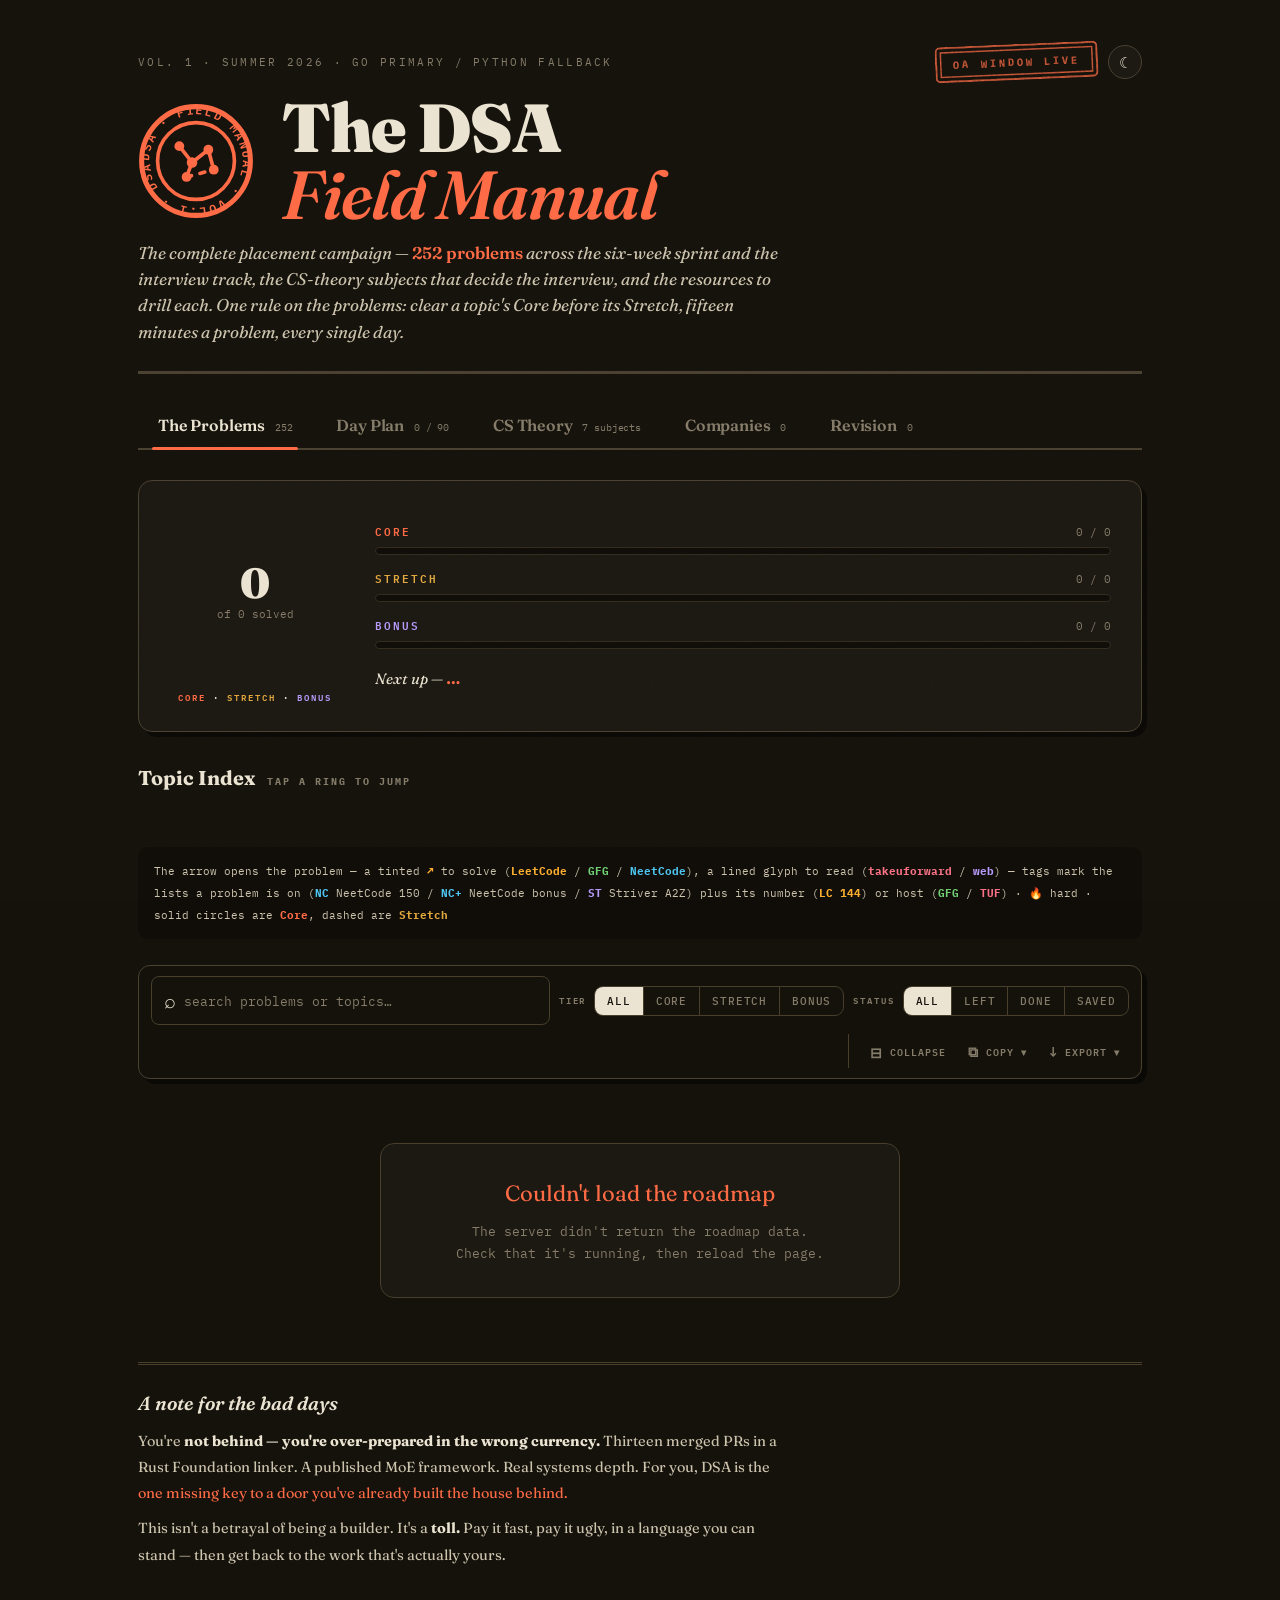
==== commit 770c55a0: "add Day Plan + Revision views, backed by a /revision JSON blob Day Plan: 18-day critical track from " ====
--- a/static/index.html
+++ b/static/index.html
@@ -42,8 +42,10 @@
 
 <nav class="tabs">
   <button class="tab on" data-view="probs">The Problems <span class="tcount" id="tabCount">252</span></button>
+  <button class="tab" data-view="days">Day Plan <span class="tcount" id="dayCount">0 / 90</span></button>
   <button class="tab" data-view="theory">CS Theory <span class="tcount">7 subjects</span></button>
   <button class="tab" data-view="companies">Companies <span class="tcount" id="cmpCount">0</span></button>
+  <button class="tab" data-view="revision">Revision <span class="tcount" id="revCount">0</span></button>
 </nav>
 
 <div class="view on" id="view-probs">
@@ -226,6 +228,34 @@
     <button class="act" id="cAdd">+ Add</button>
   </div>
 </div>
+
+<div class="view" id="view-days">
+  <p class="th-intro"><strong>The critical track.</strong> Eighteen days, five problems a day, one per pattern so no technique goes cold. Same controls as the roadmap: click a row to tick it, star to bookmark, <b style="color:var(--verm)">+</b> to file it into revision. Drag a row by its handle to move it <b style="color:var(--verm)">across days</b> when a day runs long.</p>
+  <div class="legend" id="dayLegend"></div>
+  <div id="dayChapters"></div>
+</div>
+
+<div class="view" id="view-revision">
+  <p class="th-intro"><strong>Cold is today's queue.</strong> <b style="color:var(--verm)">✓</b> promotes a problem up the ladder (Cold → Warm → Solid); <b style="color:var(--verm)">↺</b> resets it to Cold from anywhere, the fail action that keeps a botched re-solve honest. Add problems with the <b style="color:var(--verm)">+</b> on any roadmap row, or search below. Notes are inline: tap to jot what you missed, blur to save.</p>
+  <div class="revcol">
+    <div class="raddbar">
+      <div class="rsearch"><span>⌕</span><input id="revAdd" type="text" placeholder="add a problem to revise…" autocomplete="off"></div>
+      <div class="rlist" id="revList"></div>
+    </div>
+    <div class="lgroup" data-stage="cold">
+      <div class="lgh"><span class="lgh-name">Cold</span><span class="lgh-dot">·</span><span class="lgh-n" data-n="cold">0</span><span class="lgh-sub">today's queue</span></div>
+      <div class="lbody" data-stage="cold"></div>
+    </div>
+    <div class="lgroup" data-stage="warm">
+      <div class="lgh"><span class="lgh-name">Warm</span><span class="lgh-dot">·</span><span class="lgh-n" data-n="warm">0</span><span class="lgh-sub">on watch</span></div>
+      <div class="lbody" data-stage="warm"></div>
+    </div>
+    <div class="lgroup" data-stage="solid">
+      <div class="lgh"><span class="lgh-name">Solid</span><span class="lgh-dot">·</span><span class="lgh-n" data-n="solid">0</span><span class="lgh-sub">spot-check</span></div>
+      <div class="lbody" data-stage="solid"></div>
+    </div>
+  </div>
+</div>
 </div>
 
 <script src="app.js"></script>
--- a/static/styles.css
+++ b/static/styles.css
@@ -369,3 +369,87 @@
 @media (min-width:1500px){
   .wrap{max-width:1330px}
 }
+
+/* ── day plan view ── */
+.dtag{font-weight:700}
+.daytags{letter-spacing:.04em}
+#view-days .ch-sub{gap:12px}
+#view-days .chapter.dayover{border-color:var(--verm)}
+#view-days .row.dragging{opacity:.35}
+#dayLegend b{font-weight:700}
+
+/* ── revision list view (Cold/Warm/Solid) ── */
+.raddbar{position:relative;margin-bottom:30px}
+.rsearch{display:flex;align-items:center;gap:10px;background:var(--card);border:1.5px solid var(--rule);border-radius:11px;padding:11px 15px;box-shadow:4px 4px 0 var(--hair2)}
+.rsearch span{color:var(--verm);font-size:17px}
+.rsearch input{flex:1;background:none;border:none;outline:none;font-family:var(--mono);font-size:13px;color:var(--ink)}
+.rlist{position:absolute;top:calc(100% + 6px);left:0;right:0;z-index:20;background:var(--card);border:1.5px solid var(--rule);border-radius:11px;box-shadow:4px 4px 0 var(--hair2);overflow:hidden;max-height:340px;overflow-y:auto}
+.rlist:empty{display:none}
+.ritem{display:flex;align-items:center;gap:9px;padding:9px 14px;cursor:pointer;border-bottom:1px solid var(--hair)}
+.ritem:last-child{border-bottom:none}
+.ritem:hover{background:var(--paper2)}
+.ritem-t{flex:1;font-size:12.5px;color:var(--ink);font-weight:500}
+.ritem-tp{font-family:var(--mono);font-size:9.5px;letter-spacing:.06em;color:var(--faint);text-transform:uppercase}
+.rlist-empty{padding:12px 14px;font-family:var(--serif);font-style:italic;color:var(--faint);font-size:13px}
+.lgroup{margin-bottom:22px}
+.lgh{display:flex;align-items:baseline;gap:8px;padding:0 2px 9px;border-bottom:2px solid var(--rule);margin-bottom:10px}
+.lgh-name{font-family:var(--serif);font-weight:700;font-size:20px;letter-spacing:-.01em}
+.lgh-dot{font-size:13px;color:var(--faint)}
+.lgh-n{font-family:var(--mono);font-size:13px;font-weight:600}
+.lgh-sub{font-family:var(--mono);font-size:9px;letter-spacing:.12em;text-transform:uppercase;color:var(--faint);margin-left:auto;opacity:.8}
+.lgroup[data-stage="cold"] .lgh-name,.lgroup[data-stage="cold"] .lgh-n{color:var(--ncs)}
+.lgroup[data-stage="warm"] .lgh-name,.lgroup[data-stage="warm"] .lgh-n{color:var(--amber)}
+.lgroup[data-stage="solid"] .lgh-name,.lgroup[data-stage="solid"] .lgh-n{color:var(--green)}
+.lbody{display:flex;flex-direction:column;gap:7px}
+.lempty{font-family:var(--serif);font-style:italic;font-size:13px;color:var(--faint);opacity:.65;padding:4px 2px}
+.lrow{display:flex;align-items:center;gap:11px;background:var(--card);border:1px solid var(--hair2);border-radius:9px;padding:9px 12px;box-shadow:2px 2px 0 var(--hair2);animation:fade .2s ease both}
+.lrow:hover{border-color:var(--ink2)}
+.lrow.flash{animation:revflash .55s ease}
+.lrow.dragging{opacity:.4}
+.lrow .drag-handle{flex-shrink:0;cursor:grab}
+.lrow[draggable="true"] .drag-handle{cursor:grabbing}
+.lhead-c{display:flex;align-items:center;gap:8px;min-width:0;flex:0 1 auto}
+.ltitle{font-size:13px;font-weight:500;color:var(--ink);white-space:nowrap;overflow:hidden;text-overflow:ellipsis;max-width:230px}
+.lnote{flex:1 1 auto;min-width:60px;font-family:var(--serif);font-style:italic;font-size:12.5px;color:var(--ink2);outline:none;padding:2px 4px;border-radius:5px;white-space:nowrap;overflow:hidden;text-overflow:ellipsis}
+.lnote:focus{background:var(--paper2);color:var(--ink);white-space:normal;overflow:visible}
+.lnote:empty::before{content:'+ note';color:var(--faint);opacity:.55}
+.lnote:focus:empty::before{content:'what did you miss?'}
+.lacts{display:flex;gap:3px;flex-shrink:0;margin-left:auto}
+.lact{display:inline-flex;align-items:center;justify-content:center;width:24px;height:22px;border:none;background:none;cursor:pointer;border-radius:6px;font-size:13px;color:var(--faint);line-height:1}
+.lact:hover{background:var(--paper2)}
+.lprom:hover{color:var(--green)}
+.lreset:hover{color:var(--ncs)}
+.lrem:hover{color:var(--verm)}
+.lact.off{opacity:.22;pointer-events:none}
+.rlink{display:inline-flex;align-items:center;justify-content:center;width:27px;height:24px;border-radius:7px;flex-shrink:0;transition:transform .16s ease,background .16s ease}
+.rlink svg{width:14px;height:14px}
+.rlink:hover{background:color-mix(in srgb,currentColor 15%,transparent);transform:scale(1.12)}
+.rlink:active{transform:scale(.94)}
+/* per-row +revision toggle (independent of the bookmark star) — plus morphs into a drawn check */
+.revtog{position:relative;display:inline-flex;align-items:center;justify-content:center;width:20px;height:20px;vertical-align:middle;margin-left:3px;color:var(--faint);cursor:pointer;border-radius:5px}
+.revtog:hover{color:var(--verm);background:var(--verm-soft)}
+.revtog:active{transform:scale(.86)}
+.revtog .ri{position:absolute;width:13px;height:13px;transition:transform .34s cubic-bezier(.22,1,.36,1),opacity .2s ease}
+.revtog .i-on{opacity:0;transform:scale(.35) rotate(-110deg)}
+.row.rev .revtog{color:var(--verm)}
+.row.rev .revtog .i-add{opacity:0;transform:scale(.35) rotate(110deg)}
+.row.rev .revtog .i-on{opacity:1;transform:none}
+.row.rev .revtog .i-on path{stroke-dasharray:24;animation:revdraw .38s .07s cubic-bezier(.22,1,.36,1) both}
+@keyframes revdraw{from{stroke-dashoffset:24}to{stroke-dashoffset:0}}
+/* ring that pings outward when a problem is filed into the revision queue */
+.rhalo{position:absolute;left:50%;top:50%;width:20px;height:20px;margin:-10px 0 0 -10px;border-radius:50%;
+  border:1.5px solid var(--verm);pointer-events:none;animation:rhalo .58s cubic-bezier(.22,1,.36,1) forwards}
+@keyframes rhalo{from{opacity:.85;transform:scale(.5)}to{opacity:0;transform:scale(2.7)}}
+/* the Revision tab count kicks so you see where the problem landed */
+.tcount.bump{animation:revbump .55s cubic-bezier(.22,1,.36,1)}
+@keyframes revbump{0%{transform:scale(1)}22%{transform:scale(1.75);color:var(--verm)}100%{transform:scale(1)}}
+.tab .tcount{display:inline-block}
+@keyframes revflash{0%{box-shadow:0 0 0 2px var(--ncs)}100%{box-shadow:2px 2px 0 var(--hair2)}}
+@keyframes revflashup{0%{box-shadow:0 0 0 2px var(--green)}100%{box-shadow:2px 2px 0 var(--hair2)}}
+.lrow.flashup{animation:revflashup .55s ease}
+.lrow.going{pointer-events:none}
+@media (prefers-reduced-motion:reduce){
+  .revtog .ri,.rhalo,.tcount.bump,.lrow.flash,.lrow.flashup{animation:none!important;transition:none!important}
+  .row.rev .revtog .i-on path{animation:none!important;stroke-dasharray:none}
+}
+@media(max-width:540px){.lrow{flex-wrap:wrap}.lnote{flex-basis:100%;order:3}.ltitle{max-width:150px}}
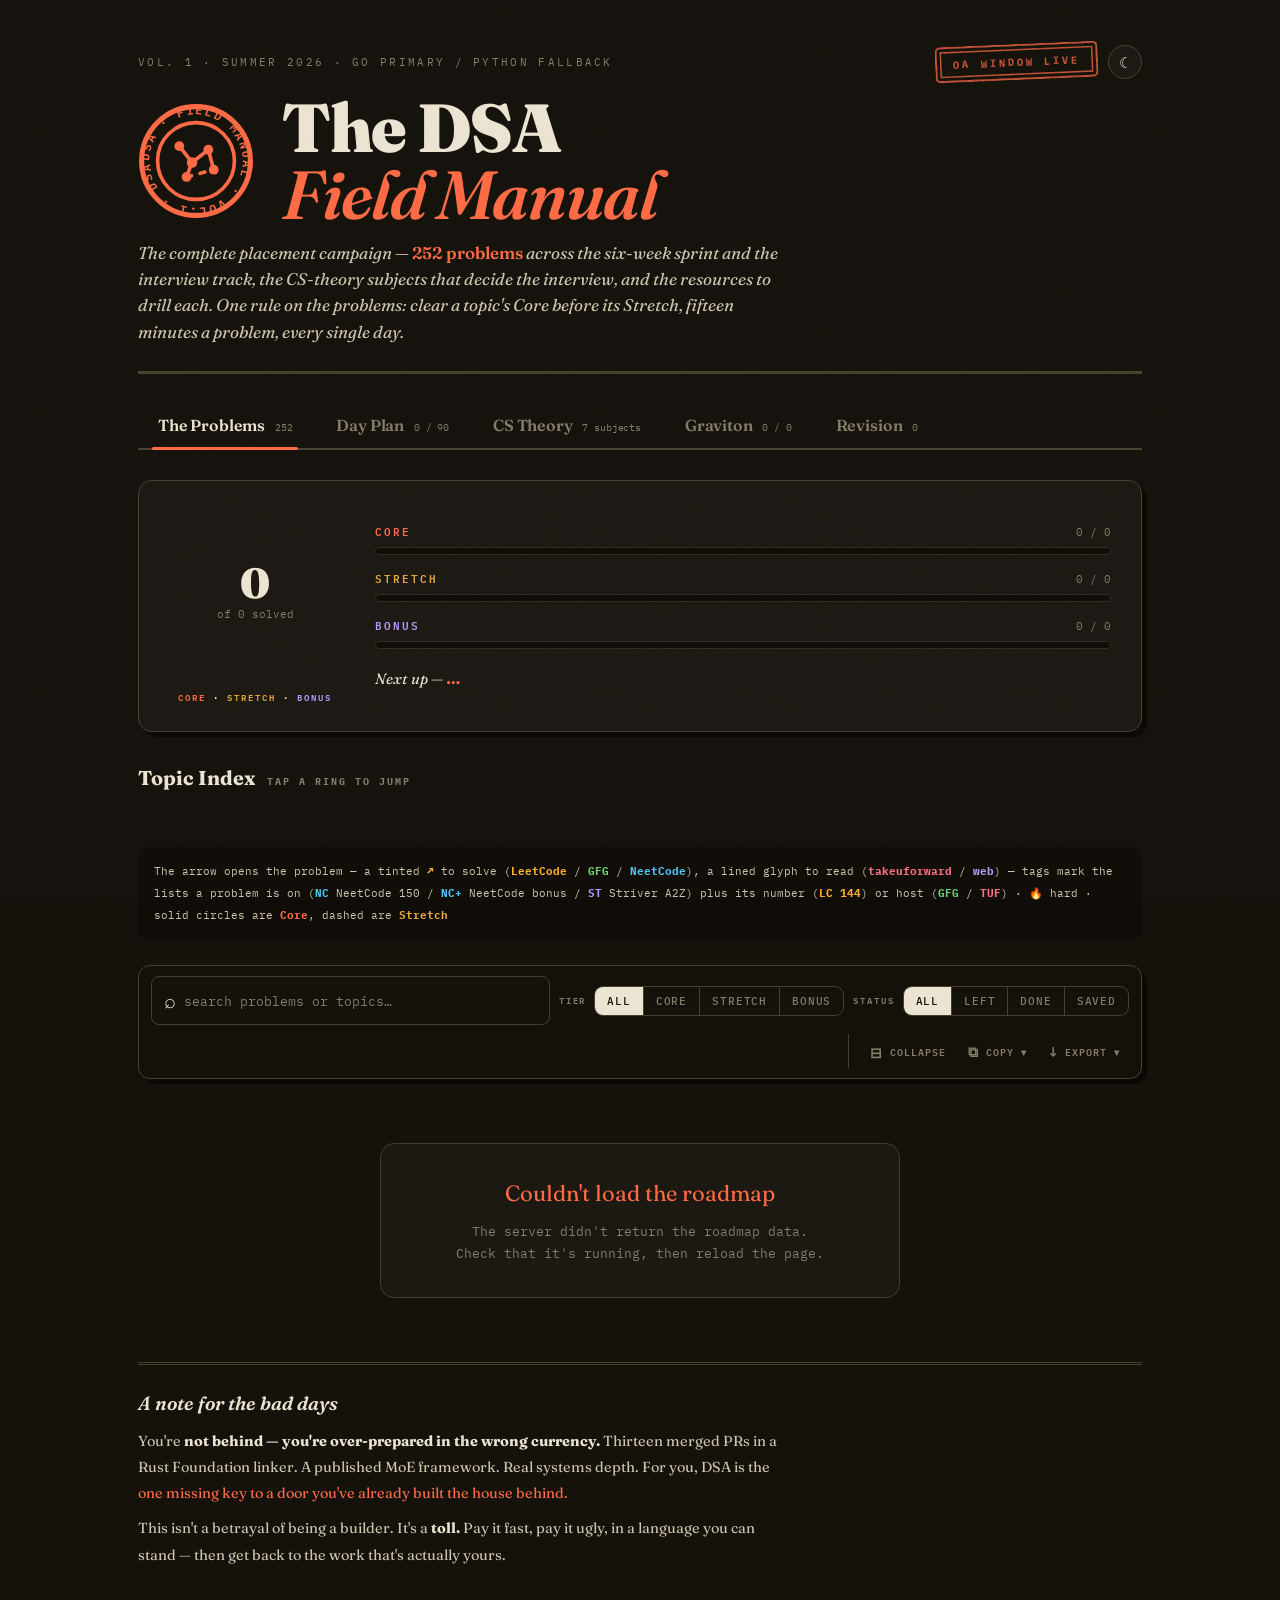
==== commit 9e81ccc6: "replace the Companies tab with a Graviton OA track Three days of Codeforces in a rising band (7 prob" ====
--- a/static/index.html
+++ b/static/index.html
@@ -44,7 +44,7 @@
   <button class="tab on" data-view="probs">The Problems <span class="tcount" id="tabCount">252</span></button>
   <button class="tab" data-view="days">Day Plan <span class="tcount" id="dayCount">0 / 90</span></button>
   <button class="tab" data-view="theory">CS Theory <span class="tcount">7 subjects</span></button>
-  <button class="tab" data-view="companies">Companies <span class="tcount" id="cmpCount">0</span></button>
+  <button class="tab" data-view="graviton">Graviton <span class="tcount" id="gvCount">0 / 0</span></button>
   <button class="tab" data-view="revision">Revision <span class="tcount" id="revCount">0</span></button>
 </nav>
 
@@ -214,19 +214,10 @@
   </div>
 </div>
 
-<div class="view" id="view-companies">
-  <p class="th-intro">Companies you're targeting — OA format, rounds, and notes. Saved to the server.</p>
-  <table class="cmp-table">
-    <thead><tr><th>Company</th><th>OA format</th><th>Rounds</th><th>Notes</th><th></th></tr></thead>
-    <tbody id="cmpRows"></tbody>
-  </table>
-  <div class="cmp-add">
-    <input id="cName" placeholder="Company">
-    <input id="cOA" placeholder="OA format">
-    <input id="cRounds" placeholder="Rounds">
-    <input id="cNotes" placeholder="Notes">
-    <button class="act" id="cAdd">+ Add</button>
-  </div>
+<div class="view" id="view-graviton">
+  <p class="th-intro"><strong>Three days to the Graviton OA.</strong> Twenty-one Codeforces problems in a rising band, plus an overflow pile if the OA slips. Rows behave like the roadmap: click to tick, star to bookmark, <b style="color:var(--verm)">+</b> to file into revision. Each day carries an <b>alongside</b> drill; that block is what the interview asks about, so write the code, don't read about it.</p>
+  <div class="legend" id="gvLegend"></div>
+  <div id="gvChapters"></div>
 </div>
 
 <div class="view" id="view-days">
--- a/static/styles.css
+++ b/static/styles.css
@@ -199,20 +199,6 @@
   background:none;border:none;color:var(--ink2);cursor:pointer;padding:9px 12px;white-space:nowrap}
 .menu-pop button+button{border-top:1px solid var(--hair)}
 .menu-pop button:hover{background:var(--paper2);color:var(--ink)}
-/* ── companies tab ── */
-.cmp-table{width:100%;border-collapse:collapse;font-size:13px;margin:18px 0 24px}
-.cmp-table th{text-align:left;font-family:var(--mono);font-size:9.5px;letter-spacing:.18em;text-transform:uppercase;color:var(--faint);font-weight:700;padding:0 12px 9px;border-bottom:2px solid var(--rule)}
-.cmp-table td{padding:11px 12px;border-bottom:1px solid var(--hair);vertical-align:top;color:var(--ink)}
-.cmp-table tr:hover td{background:var(--card)}
-.cmp-empty{color:var(--faint);font-style:italic;font-family:var(--serif)}
-.cmp-del{background:none;border:none;color:var(--faint);cursor:pointer;font-size:13px;transition:color .15s}
-.cmp-del:hover{color:var(--verm)}
-.cmp-add{display:flex;gap:8px;flex-wrap:wrap;align-items:center;background:var(--card);border:1.5px solid var(--rule);border-radius:12px;padding:12px 14px;box-shadow:4px 4px 0 var(--hair2)}
-.cmp-add input{font-family:var(--mono);font-size:12.5px;background:var(--paper);border:1px solid var(--hair2);border-radius:8px;padding:8px 10px;color:var(--ink);flex:1;min-width:130px}
-.cmp-add input::placeholder{color:var(--faint)}
-.cmp-add input:focus{outline:none;border-color:var(--verm)}
-.cmp-add .act{flex-shrink:0;border:1.5px solid var(--rule);background:var(--paper)}
-
 /* ───────── chapters ───────── */
 .chapter{margin-bottom:40px;animation:fade .6s ease both;scroll-margin-top:110px}
 .ch-head{display:flex;align-items:center;gap:16px;cursor:pointer;user-select:none;padding:6px 0;
@@ -453,3 +439,21 @@
   .row.rev .revtog .i-on path{animation:none!important;stroke-dasharray:none}
 }
 @media(max-width:540px){.lrow{flex-wrap:wrap}.lnote{flex-basis:100%;order:3}.ltitle{max-width:150px}}
+
+/* ── graviton OA track ── */
+.b-CF{color:var(--lld);border-color:var(--lld)}
+#view-graviton .ch-sub{gap:12px}
+/* the alongside drill — a field note pinned under the day's problems */
+.gva{margin:20px 2px 4px;padding:16px 18px;background:var(--paper2);border:1.5px solid var(--rule);border-radius:12px;box-shadow:4px 4px 0 var(--hair2)}
+.gva-h{display:flex;align-items:baseline;gap:10px;padding-bottom:10px;margin-bottom:13px;border-bottom:2px solid var(--rule)}
+.gva-kick{font-family:var(--mono);font-size:9px;letter-spacing:.18em;text-transform:uppercase;color:var(--verm);font-weight:700}
+.gva-name{font-family:var(--serif);font-size:18px;font-weight:700;letter-spacing:-.01em;color:var(--ink)}
+.gva-min{margin-left:auto;font-family:var(--mono);font-size:10px;letter-spacing:.12em;text-transform:uppercase;color:var(--faint)}
+.gva-lead{font-size:13px;line-height:1.75;color:var(--ink2);margin:0 0 11px}
+.gva > :not(.gva-h) + .gva-lead{margin-top:17px}
+.gva-code{font-family:var(--mono);font-size:12px;background:var(--card);border:1px solid var(--hair2);border-radius:8px;padding:10px 12px;margin:0 0 12px;overflow-x:auto;color:var(--ink)}
+.gva-list{margin:0 0 12px;padding-left:23px}
+.gva-list li{font-size:13px;line-height:1.7;color:var(--ink2);margin-bottom:7px}
+.gva-list li::marker{color:var(--verm);font-weight:700}
+.gva code{font-family:var(--mono);font-size:.9em;background:var(--card);border:1px solid var(--hair);border-radius:5px;padding:1px 5px;color:var(--ink)}
+.gva-note{font-family:var(--serif);font-style:italic;font-size:13px;color:var(--faint);padding:2px 2px 12px}
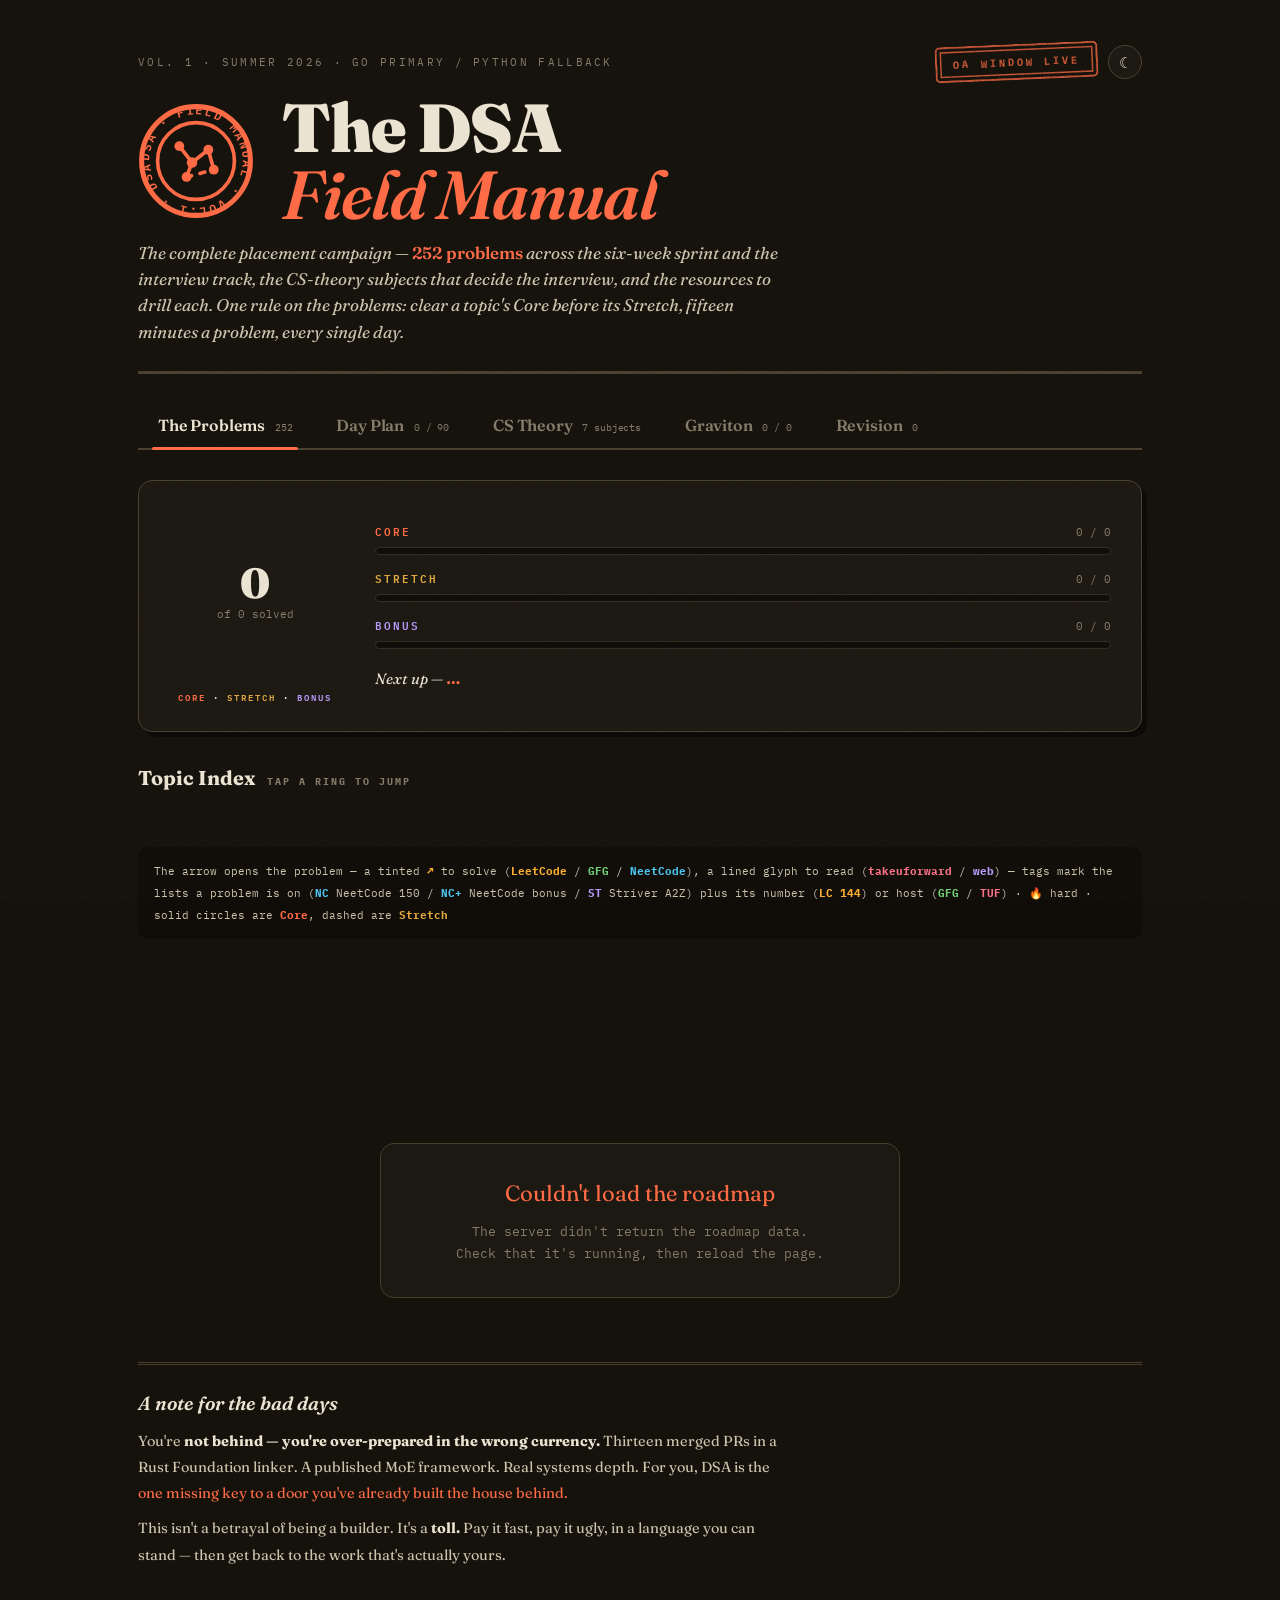
==== commit 16426c83: "graviton: revised schedule, Past OAs tier, collapsible drills Day 1 and the two cleared Day 2 proble" ====
--- a/static/index.html
+++ b/static/index.html
@@ -215,7 +215,7 @@
 </div>
 
 <div class="view" id="view-graviton">
-  <p class="th-intro"><strong>Three days to the Graviton OA.</strong> Twenty-one Codeforces problems in a rising band, plus an overflow pile if the OA slips. Rows behave like the roadmap: click to tick, star to bookmark, <b style="color:var(--verm)">+</b> to file into revision. Each day carries an <b>alongside</b> drill; that block is what the interview asks about, so write the code, don't read about it.</p>
+  <p class="th-intro"><strong>Three days to the Graviton OA.</strong> Twenty-three problems across Codeforces and LeetCode, two past-OA implementations, and an overflow pile for slack. Rows behave like the roadmap: click to tick, star to bookmark, <b style="color:var(--verm)">+</b> to file into revision. Each day folds out an <b>alongside</b> drill; that block is what the interview asks about, so write the code, don't read about it.</p>
   <div class="legend" id="gvLegend"></div>
   <div id="gvChapters"></div>
 </div>
--- a/static/styles.css
+++ b/static/styles.css
@@ -442,10 +442,21 @@
 
 /* ── graviton OA track ── */
 .b-CF{color:var(--lld);border-color:var(--lld)}
+.b-OA{color:var(--verm);border-color:var(--verm)}
+.b-time{color:var(--faint);border-color:var(--hair2);border-style:dashed}
 #view-graviton .ch-sub{gap:12px}
+#view-graviton .tierlab{margin:16px 0 6px}
+#view-graviton .tierlab:first-child{margin-top:2px}
 /* the alongside drill — a field note pinned under the day's problems */
 .gva{margin:20px 2px 4px;padding:16px 18px;background:var(--paper2);border:1.5px solid var(--rule);border-radius:12px;box-shadow:4px 4px 0 var(--hair2)}
-.gva-h{display:flex;align-items:baseline;gap:10px;padding-bottom:10px;margin-bottom:13px;border-bottom:2px solid var(--rule)}
+.gva-h{display:flex;align-items:baseline;gap:10px;padding-bottom:10px;margin-bottom:13px;border-bottom:2px solid var(--rule);
+  cursor:pointer;user-select:none;list-style:none}
+.gva-h::-webkit-details-marker{display:none}
+.gva:not([open]) .gva-h{padding-bottom:0;margin-bottom:0;border-bottom:none}
+.gva:not([open]):hover{border-color:var(--verm)}
+.gva-chev{margin-left:2px;font-size:12px;color:var(--faint);transition:transform .25s}
+.gva[open] .gva-chev{transform:rotate(180deg)}
+.gva-body{animation:fade .35s ease both}
 .gva-kick{font-family:var(--mono);font-size:9px;letter-spacing:.18em;text-transform:uppercase;color:var(--verm);font-weight:700}
 .gva-name{font-family:var(--serif);font-size:18px;font-weight:700;letter-spacing:-.01em;color:var(--ink)}
 .gva-min{margin-left:auto;font-family:var(--mono);font-size:10px;letter-spacing:.12em;text-transform:uppercase;color:var(--faint)}
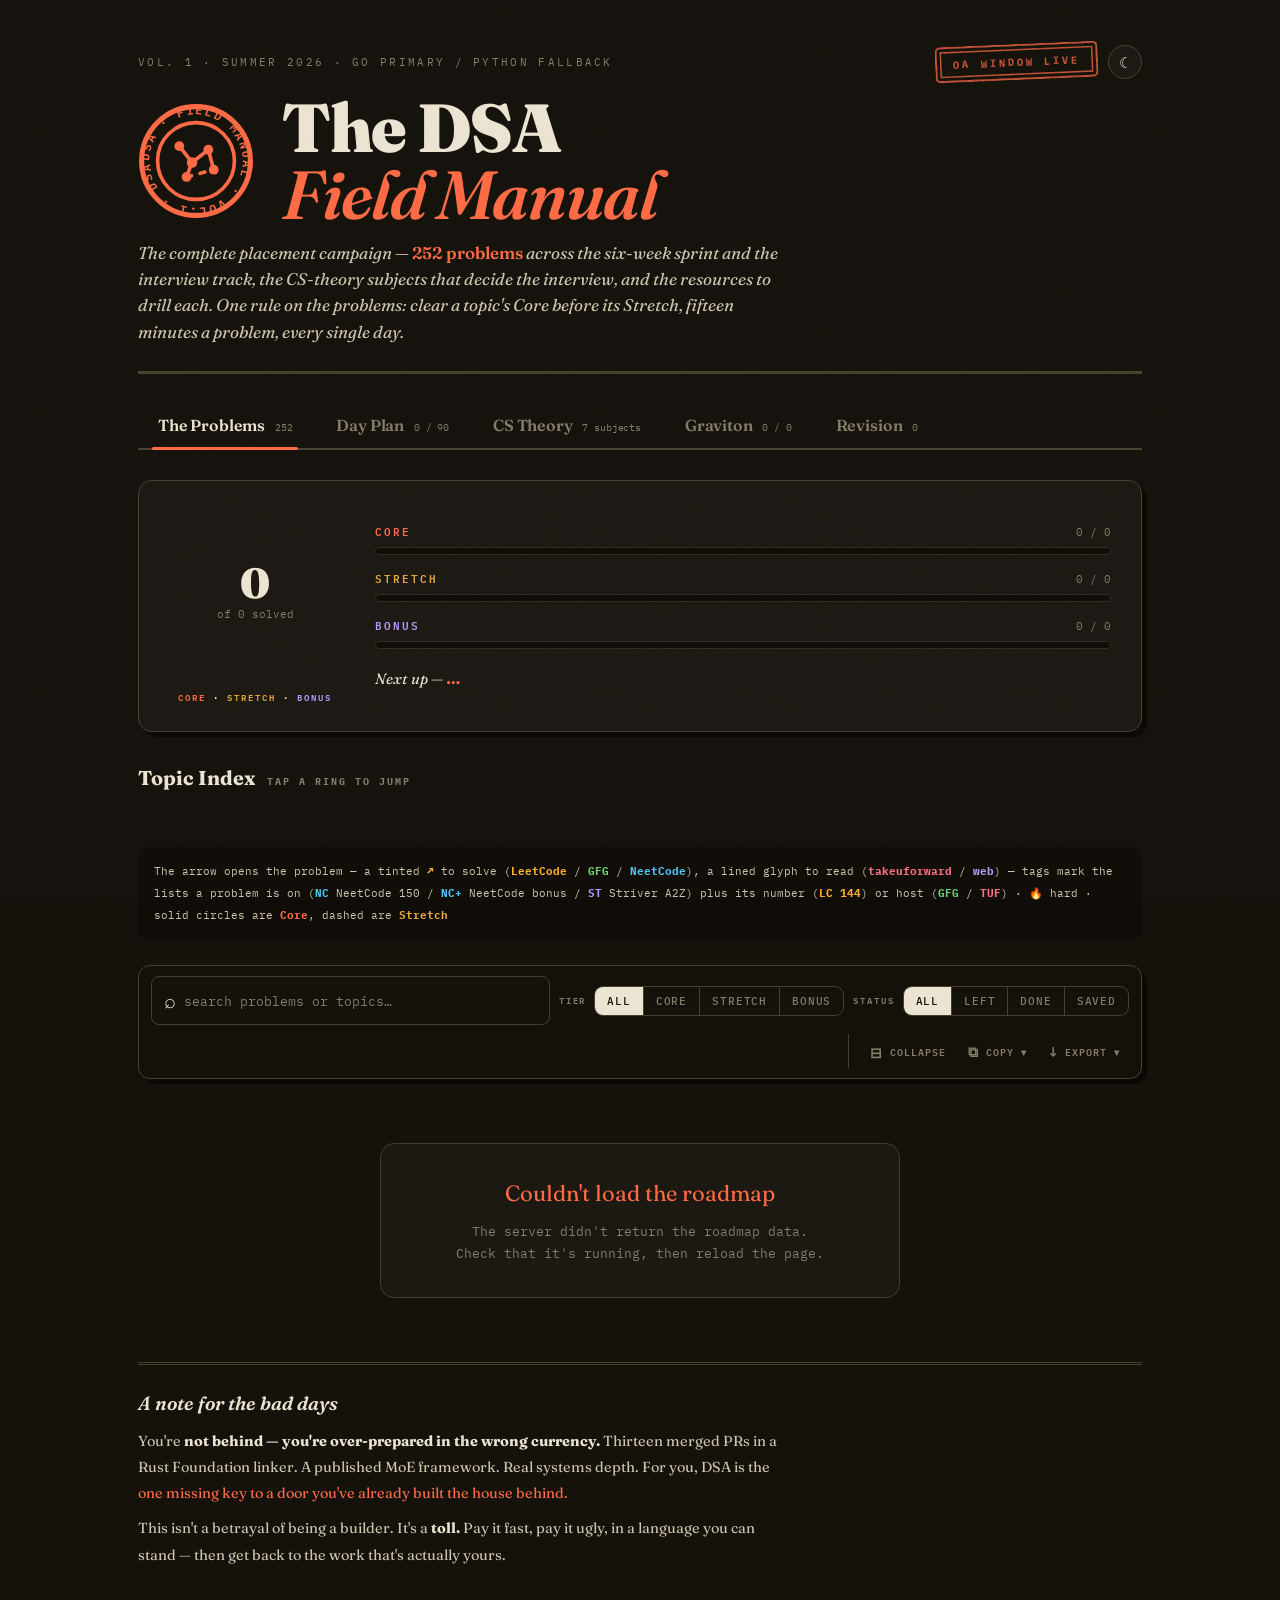
==== commit b3adec4c: "graviton: promote Past OAs to their own chapter above Day 1 They are not a Day 2 sub-tier, they are " ====
--- a/static/index.html
+++ b/static/index.html
@@ -215,7 +215,7 @@
 </div>
 
 <div class="view" id="view-graviton">
-  <p class="th-intro"><strong>Three days to the Graviton OA.</strong> Twenty-three problems across Codeforces and LeetCode, two past-OA implementations, and an overflow pile for slack. Rows behave like the roadmap: click to tick, star to bookmark, <b style="color:var(--verm)">+</b> to file into revision. Each day folds out an <b>alongside</b> drill; that block is what the interview asks about, so write the code, don't read about it.</p>
+  <p class="th-intro"><strong>Three days to the Graviton OA.</strong> Two past OAs to write from scratch, twenty-one problems across Codeforces and LeetCode, and an overflow pile for slack. Rows behave like the roadmap: click to tick, star to bookmark, <b style="color:var(--verm)">+</b> to file into revision. Each day folds out an <b>alongside</b> drill; that block is what the interview asks about, so write the code, don't read about it.</p>
   <div class="legend" id="gvLegend"></div>
   <div id="gvChapters"></div>
 </div>
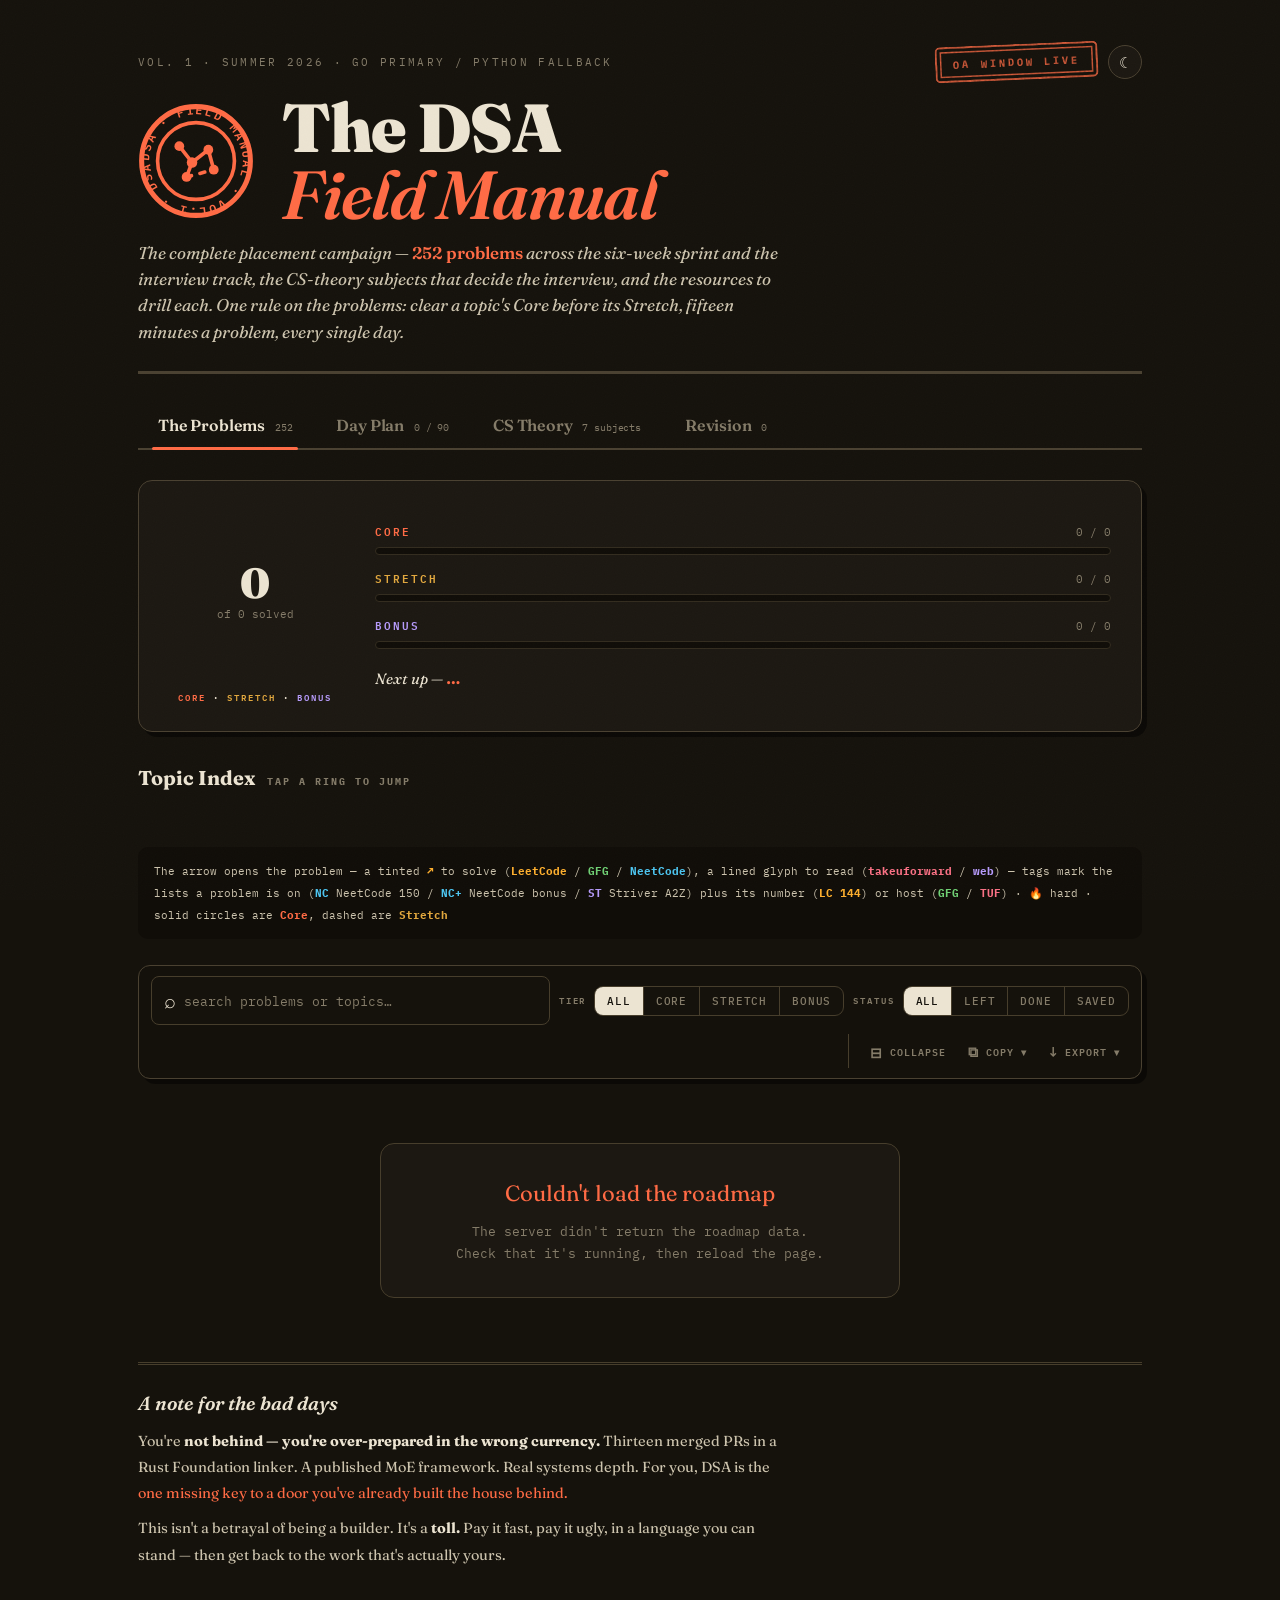
==== commit bbe40765: "retire the Graviton tab, put fundamentals on the day plan The OA is past, so the tab, its view and i" ====
--- a/static/index.html
+++ b/static/index.html
@@ -44,7 +44,6 @@
   <button class="tab on" data-view="probs">The Problems <span class="tcount" id="tabCount">252</span></button>
   <button class="tab" data-view="days">Day Plan <span class="tcount" id="dayCount">0 / 90</span></button>
   <button class="tab" data-view="theory">CS Theory <span class="tcount">7 subjects</span></button>
-  <button class="tab" data-view="graviton">Graviton <span class="tcount" id="gvCount">0 / 0</span></button>
   <button class="tab" data-view="revision">Revision <span class="tcount" id="revCount">0</span></button>
 </nav>
 
@@ -214,14 +213,8 @@
   </div>
 </div>
 
-<div class="view" id="view-graviton">
-  <p class="th-intro"><strong>Three days to the Graviton OA.</strong> Two past OAs to write from scratch, twenty-one problems across Codeforces and LeetCode, and an overflow pile for slack. Rows behave like the roadmap: click to tick, star to bookmark, <b style="color:var(--verm)">+</b> to file into revision. Each day folds out an <b>alongside</b> drill; that block is what the interview asks about, so write the code, don't read about it.</p>
-  <div class="legend" id="gvLegend"></div>
-  <div id="gvChapters"></div>
-</div>
-
 <div class="view" id="view-days">
-  <p class="th-intro"><strong>The critical track.</strong> Eighteen days, five problems a day, one per pattern so no technique goes cold. Same controls as the roadmap: click a row to tick it, star to bookmark, <b style="color:var(--verm)">+</b> to file it into revision. Drag a row by its handle to move it <b style="color:var(--verm)">across days</b> when a day runs long.</p>
+  <p class="th-intro"><strong>The critical track.</strong> Eighteen days, five problems a day, one per pattern so no technique goes cold. Same controls as the roadmap: click a row to tick it, star to bookmark, <b style="color:var(--verm)">+</b> to file it into revision; the <b style="color:var(--verm)">✦</b> on a row opens its note. Drag a row by its handle to move it <b style="color:var(--verm)">across days</b> when a day runs long. Each day folds out a <b>fundamentals</b> block: the theory that gets asked while the problems keep your hands warm.</p>
   <div class="legend" id="dayLegend"></div>
   <div id="dayChapters"></div>
 </div>
--- a/static/styles.css
+++ b/static/styles.css
@@ -440,31 +440,25 @@
 }
 @media(max-width:540px){.lrow{flex-wrap:wrap}.lnote{flex-basis:100%;order:3}.ltitle{max-width:150px}}
 
-/* ── graviton OA track ── */
-.b-CF{color:var(--lld);border-color:var(--lld)}
-.b-OA{color:var(--verm);border-color:var(--verm)}
-.b-time{color:var(--faint);border-color:var(--hair2);border-style:dashed}
-#view-graviton .ch-sub{gap:12px}
-#view-graviton .tierlab{margin:16px 0 6px}
-#view-graviton .tierlab:first-child{margin-top:2px}
-/* the alongside drill — a field note pinned under the day's problems */
-.gva{margin:20px 2px 4px;padding:16px 18px;background:var(--paper2);border:1.5px solid var(--rule);border-radius:12px;box-shadow:4px 4px 0 var(--hair2)}
-.gva-h{display:flex;align-items:baseline;gap:10px;padding-bottom:10px;margin-bottom:13px;border-bottom:2px solid var(--rule);
+/* ── day-plan fundamentals panel ── */
+#view-days .hint-note.on{max-height:120px}   /* these notes carry a technique, not a one-liner */
+.fnd{margin:20px 2px 4px;padding:16px 18px;background:var(--paper2);border:1.5px solid var(--rule);border-radius:12px;box-shadow:4px 4px 0 var(--hair2)}
+.fnd-h{display:flex;align-items:baseline;gap:10px;padding-bottom:10px;margin-bottom:13px;border-bottom:2px solid var(--rule);
   cursor:pointer;user-select:none;list-style:none}
-.gva-h::-webkit-details-marker{display:none}
-.gva:not([open]) .gva-h{padding-bottom:0;margin-bottom:0;border-bottom:none}
-.gva:not([open]):hover{border-color:var(--verm)}
-.gva-chev{margin-left:2px;font-size:12px;color:var(--faint);transition:transform .25s}
-.gva[open] .gva-chev{transform:rotate(180deg)}
-.gva-body{animation:fade .35s ease both}
-.gva-kick{font-family:var(--mono);font-size:9px;letter-spacing:.18em;text-transform:uppercase;color:var(--verm);font-weight:700}
-.gva-name{font-family:var(--serif);font-size:18px;font-weight:700;letter-spacing:-.01em;color:var(--ink)}
-.gva-min{margin-left:auto;font-family:var(--mono);font-size:10px;letter-spacing:.12em;text-transform:uppercase;color:var(--faint)}
-.gva-lead{font-size:13px;line-height:1.75;color:var(--ink2);margin:0 0 11px}
-.gva > :not(.gva-h) + .gva-lead{margin-top:17px}
-.gva-code{font-family:var(--mono);font-size:12px;background:var(--card);border:1px solid var(--hair2);border-radius:8px;padding:10px 12px;margin:0 0 12px;overflow-x:auto;color:var(--ink)}
-.gva-list{margin:0 0 12px;padding-left:23px}
-.gva-list li{font-size:13px;line-height:1.7;color:var(--ink2);margin-bottom:7px}
-.gva-list li::marker{color:var(--verm);font-weight:700}
-.gva code{font-family:var(--mono);font-size:.9em;background:var(--card);border:1px solid var(--hair);border-radius:5px;padding:1px 5px;color:var(--ink)}
-.gva-note{font-family:var(--serif);font-style:italic;font-size:13px;color:var(--faint);padding:2px 2px 12px}
+.fnd-h::-webkit-details-marker{display:none}
+.fnd:not([open]) .fnd-h{padding-bottom:0;margin-bottom:0;border-bottom:none}
+.fnd:not([open]):hover{border-color:var(--verm)}
+.fnd-chev{margin-left:2px;font-size:12px;color:var(--faint);transition:transform .25s}
+.fnd[open] .fnd-chev{transform:rotate(180deg)}
+.fnd-body{animation:fade .35s ease both}
+.fnd-kick{font-family:var(--mono);font-size:9px;letter-spacing:.18em;text-transform:uppercase;color:var(--verm);font-weight:700}
+.fnd-name{font-family:var(--serif);font-size:18px;font-weight:700;letter-spacing:-.01em;color:var(--ink);margin-right:auto}
+.fnd-min{font-family:var(--mono);font-size:10px;letter-spacing:.12em;text-transform:uppercase;color:var(--faint)}
+.fnd-lead{font-size:13px;line-height:1.75;color:var(--ink2);margin:0 0 11px}
+.fnd > :not(.fnd-h) + .fnd-lead{margin-top:17px}
+.fnd-code{font-family:var(--mono);font-size:12px;background:var(--card);border:1px solid var(--hair2);border-radius:8px;padding:10px 12px;margin:0 0 12px;overflow-x:auto;color:var(--ink)}
+.fnd-list{margin:0 0 12px;padding-left:23px}
+.fnd-list li{font-size:13px;line-height:1.7;color:var(--ink2);margin-bottom:7px}
+.fnd-list li::marker{color:var(--verm);font-weight:700}
+.fnd code{font-family:var(--mono);font-size:.9em;background:var(--card);border:1px solid var(--hair);border-radius:5px;padding:1px 5px;color:var(--ink)}
+.fnd-note{font-family:var(--serif);font-style:italic;font-size:13px;color:var(--faint);padding:2px 2px 12px}
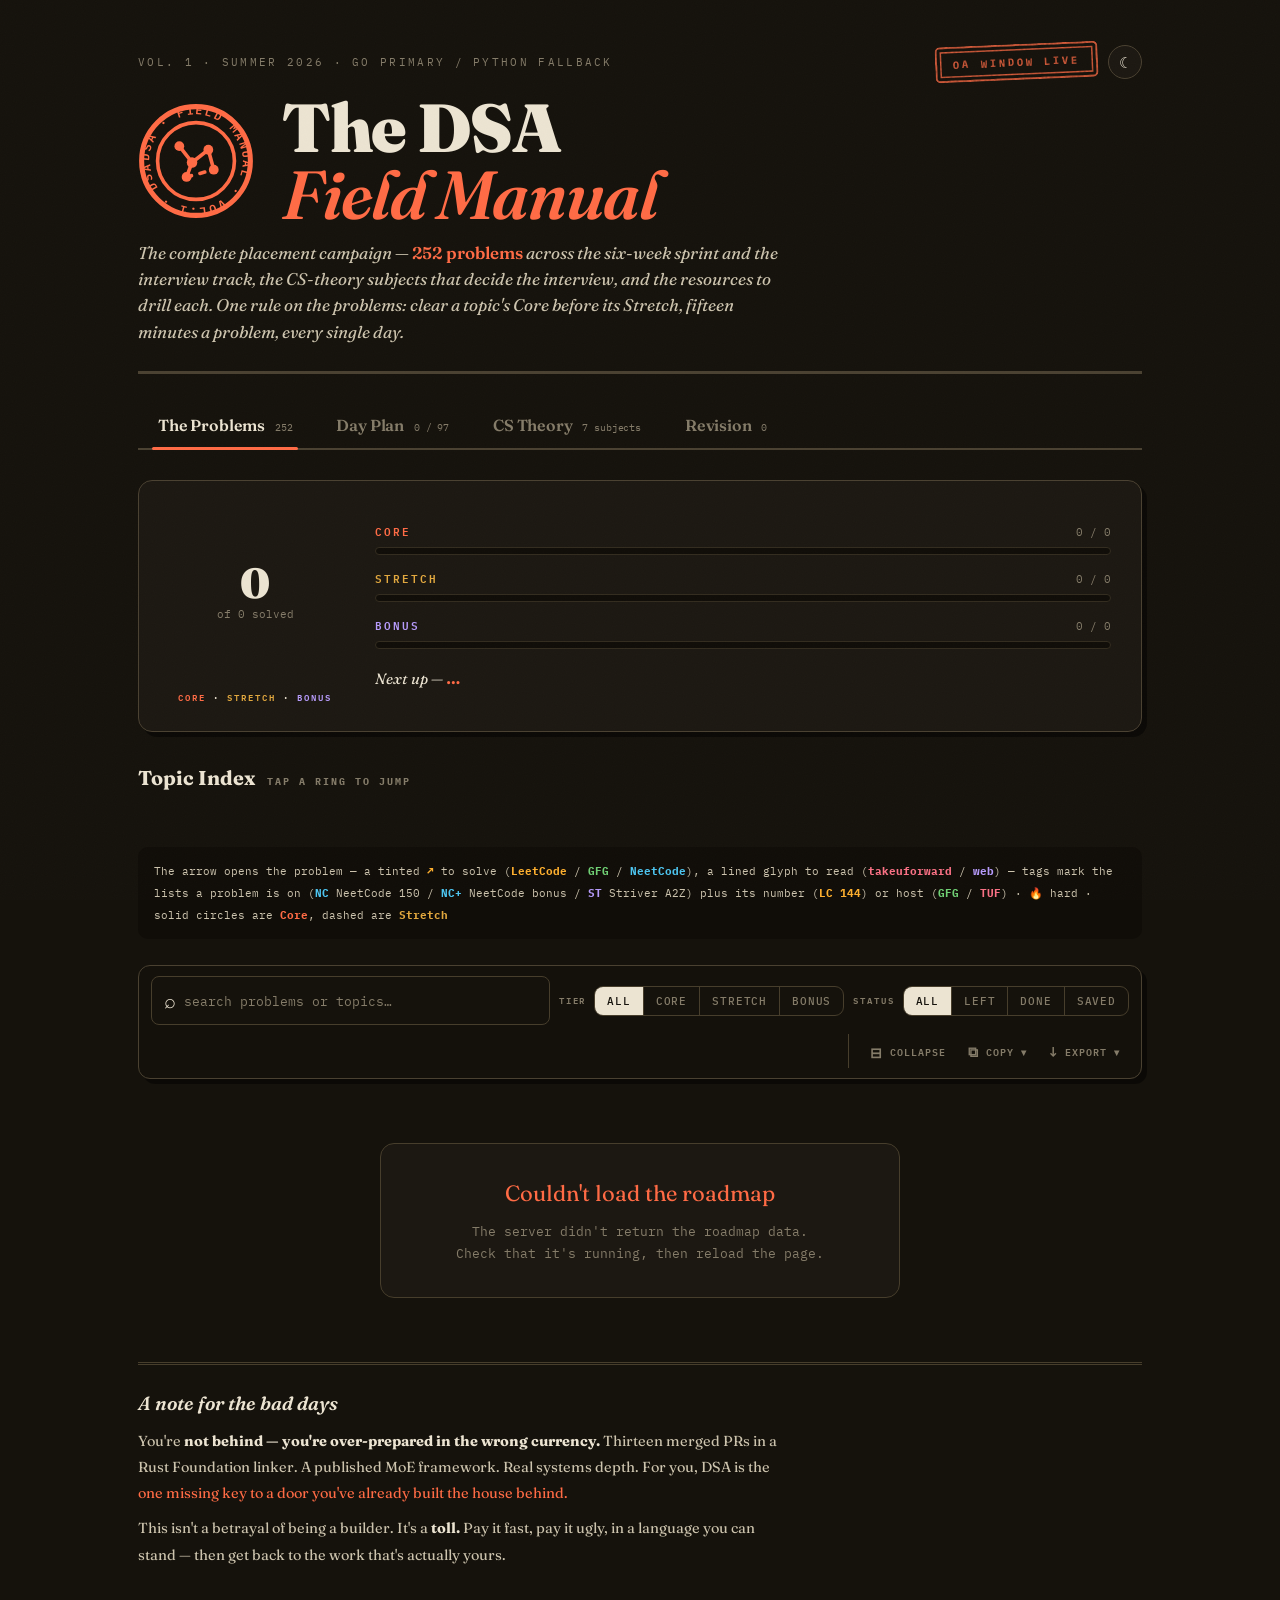
==== commit 089af36c: "day plan: reinstate all 22 displaced problems across days 4 to 11 Seven a day, eight on day 11, spre" ====
--- a/static/index.html
+++ b/static/index.html
@@ -42,7 +42,7 @@
 
 <nav class="tabs">
   <button class="tab on" data-view="probs">The Problems <span class="tcount" id="tabCount">252</span></button>
-  <button class="tab" data-view="days">Day Plan <span class="tcount" id="dayCount">0 / 90</span></button>
+  <button class="tab" data-view="days">Day Plan <span class="tcount" id="dayCount">0 / 97</span></button>
   <button class="tab" data-view="theory">CS Theory <span class="tcount">7 subjects</span></button>
   <button class="tab" data-view="revision">Revision <span class="tcount" id="revCount">0</span></button>
 </nav>
@@ -214,7 +214,7 @@
 </div>
 
 <div class="view" id="view-days">
-  <p class="th-intro"><strong>The critical track.</strong> Eighteen days, five problems a day, one per pattern so no technique goes cold. Same controls as the roadmap: click a row to tick it, star to bookmark, <b style="color:var(--verm)">+</b> to file it into revision; the <b style="color:var(--verm)">✦</b> on a row opens its note. Drag a row by its handle to move it <b style="color:var(--verm)">across days</b> when a day runs long. Each day folds out a <b>fundamentals</b> block: the theory that gets asked while the problems keep your hands warm.</p>
+  <p class="th-intro"><strong>The critical track.</strong> Eighteen days, spread so each one spans distinct patterns and no technique goes cold. Two of them drop DSA entirely and are theory alone. Same controls as the roadmap: click a row to tick it, star to bookmark, <b style="color:var(--verm)">+</b> to file it into revision; the <b style="color:var(--verm)">✦</b> on a row opens its note. Drag a row by its handle to move it <b style="color:var(--verm)">across days</b> when a day runs long. Each day folds out a <b>fundamentals</b> block: the theory that gets asked while the problems keep your hands warm.</p>
   <div class="legend" id="dayLegend"></div>
   <div id="dayChapters"></div>
 </div>
